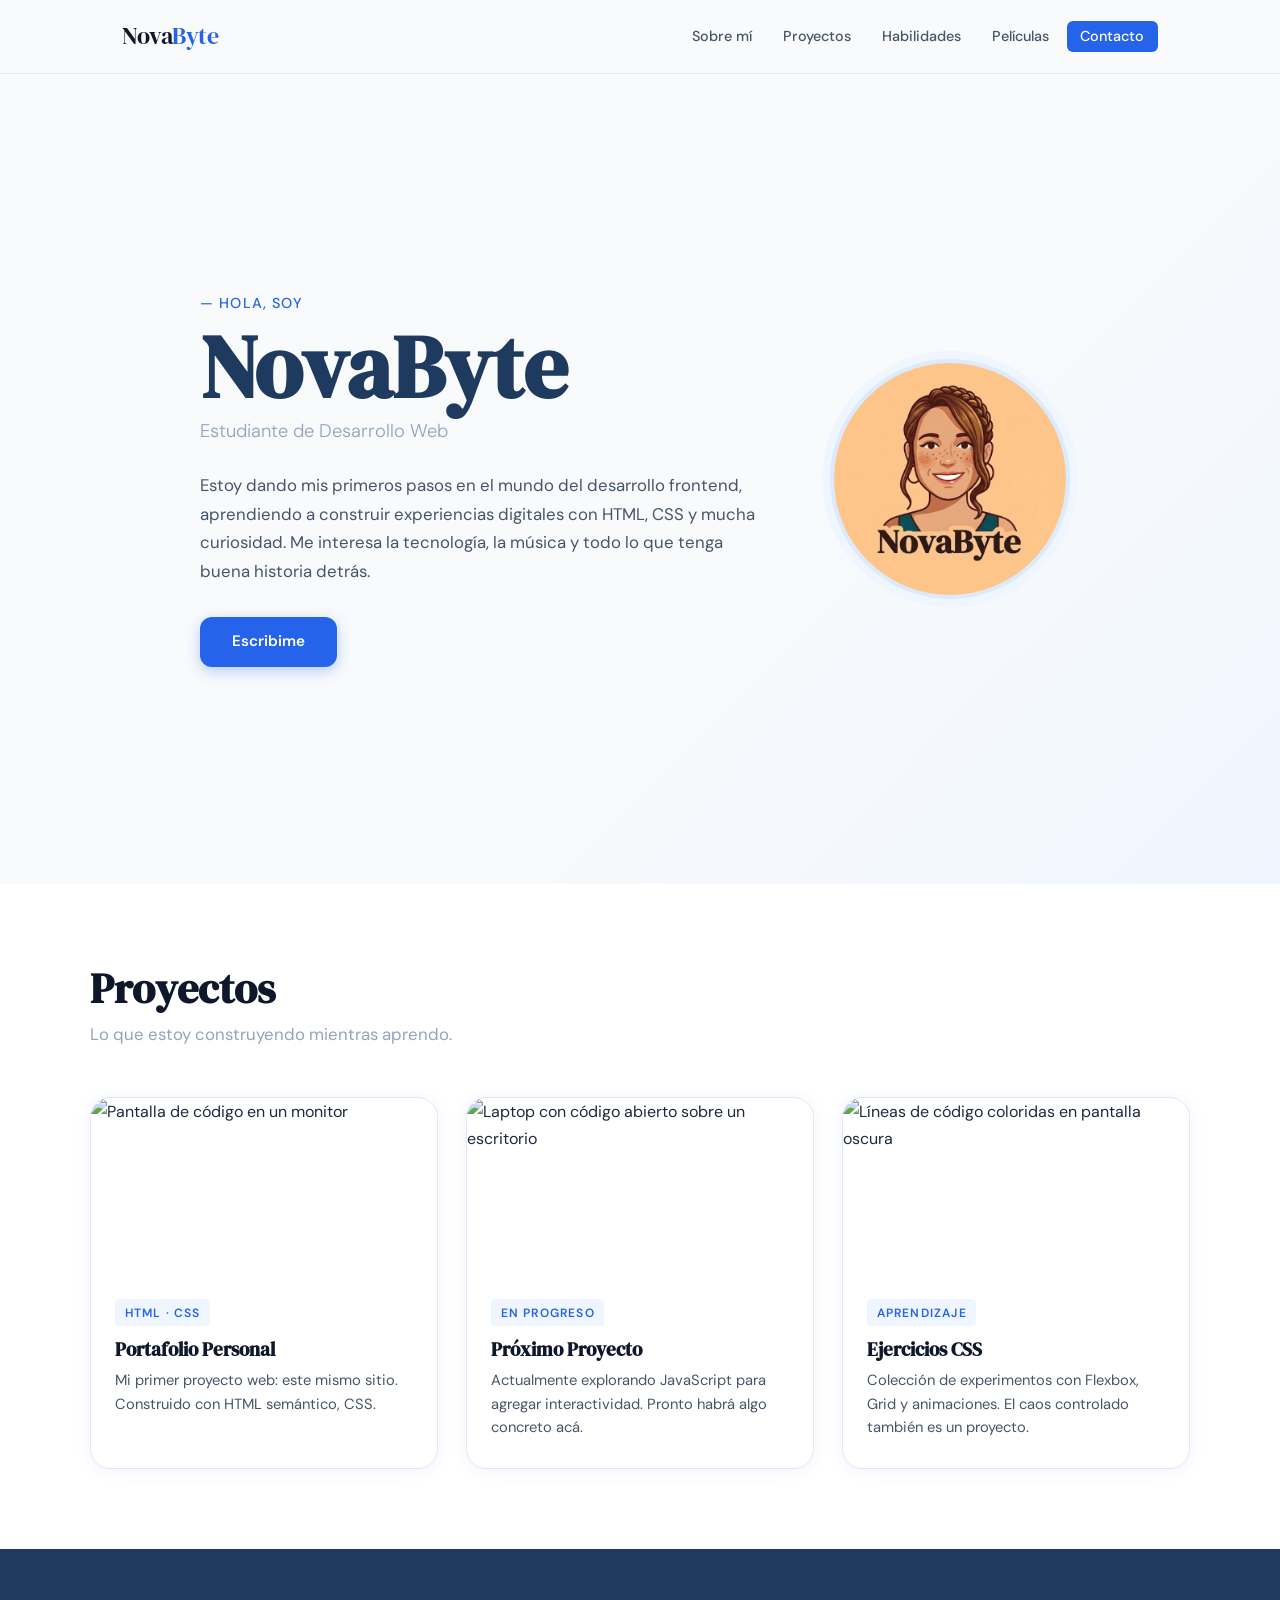
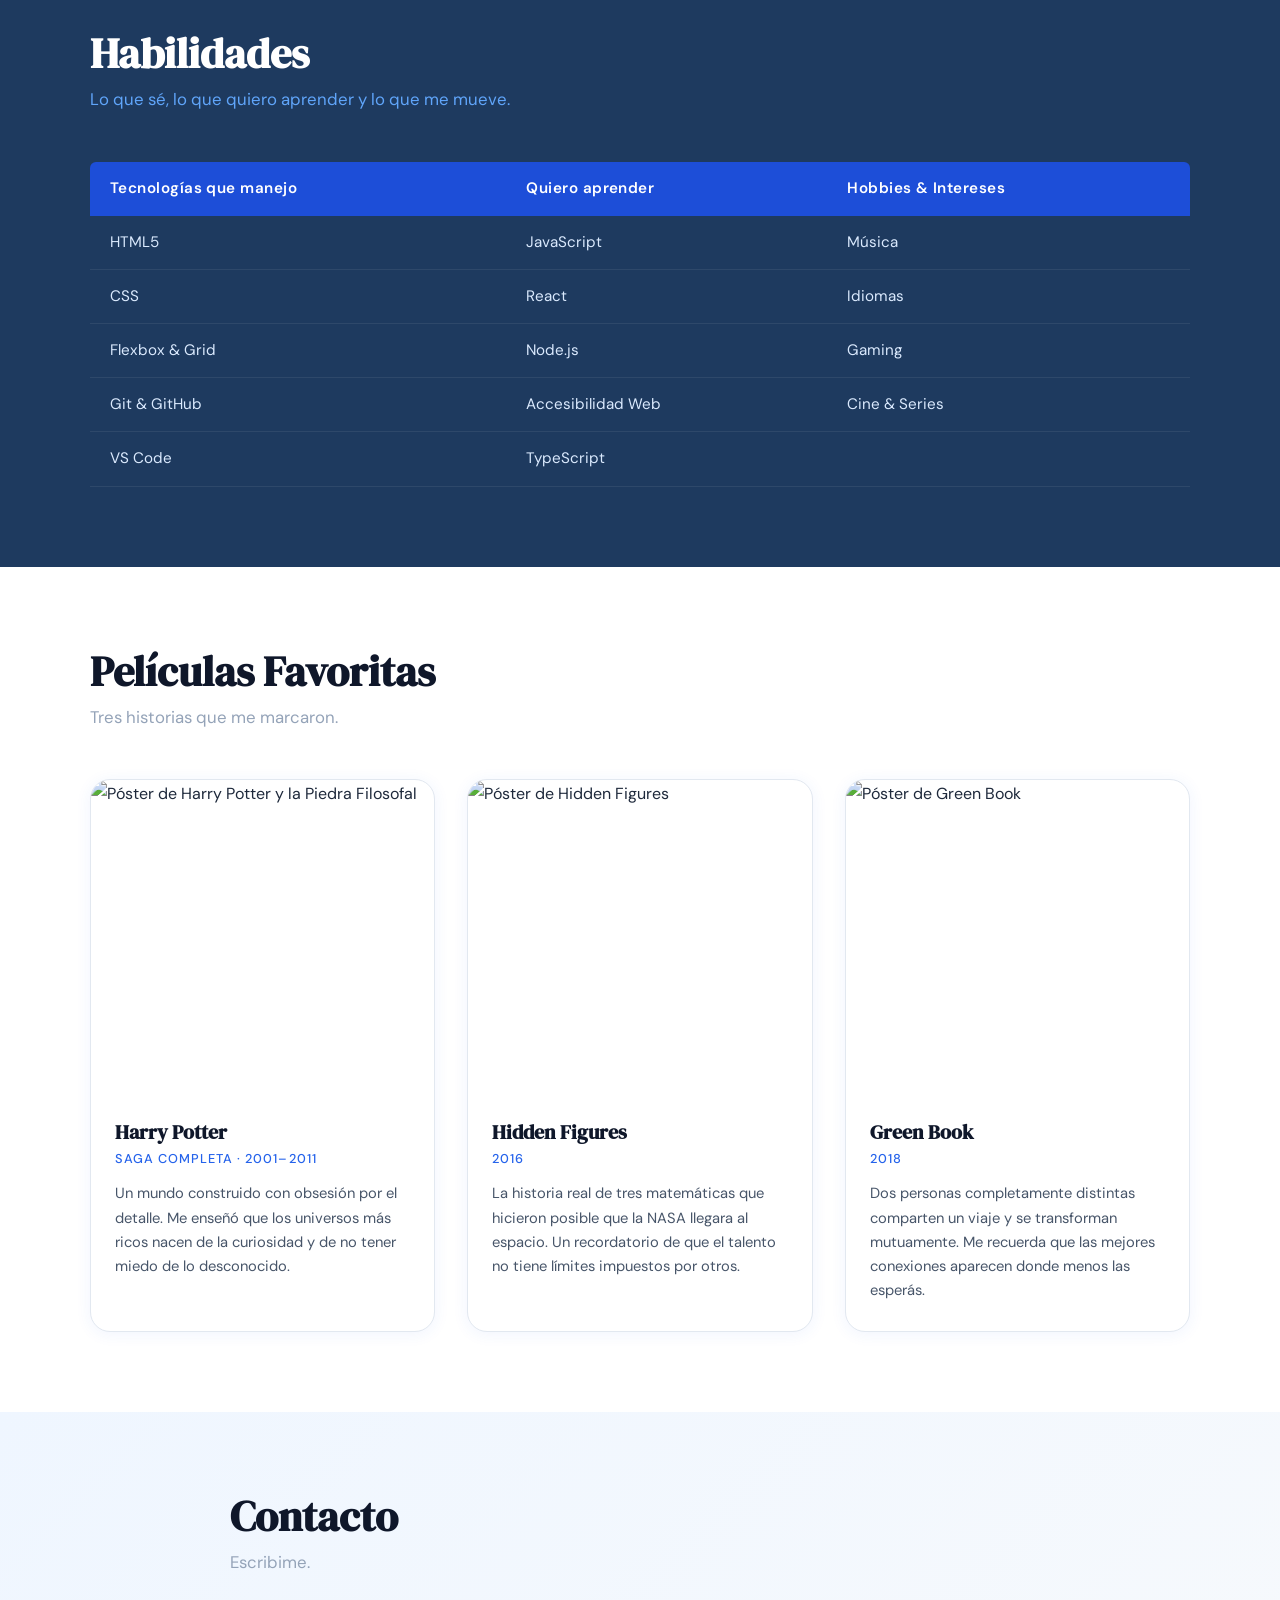
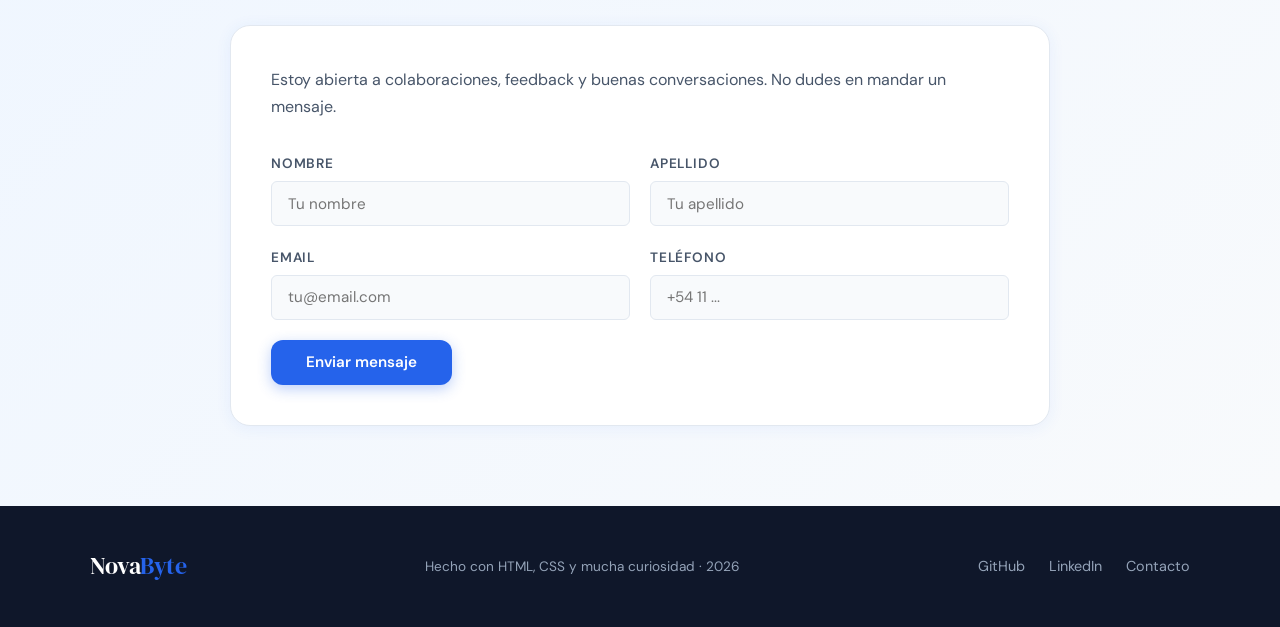
==== index.html @ 168f8432 "main" ====
<!DOCTYPE html>
<html lang="es">
<head>
  <meta charset="UTF-8" />
  <meta name="viewport" content="width=device-width, initial-scale=1.0" />
  <title>NovaByte | Portafolio Personal</title>

  <!-- Google Fonts: "DM Sans" -->
  <link rel="preconnect" href="https://fonts.googleapis.com" />
  <link rel="preconnect" href="https://fonts.gstatic.com" crossorigin />
  <link href="https://fonts.googleapis.com/css2?family=DM+Sans:wght@300;400;500;600&family=DM+Serif+Display:ital@0;1&display=swap" rel="stylesheet" />

  <link rel="stylesheet" href="/styles.css" />
</head>
<body>


  <header>
    <div class="header-inner">
      <span class="logo">Nova<span class="logo-accent">Byte</span></span>
     
      <nav>
        <ul class="nav-list">
          <li><a href="#sobre-mi">Sobre mí</a></li>
          <li><a href="#tarjetas">Proyectos</a></li>
          <li><a href="#habilidades">Habilidades</a></li>
          <li><a href="#peliculas">Películas</a></li>
          <li><a href="#contacto" class="nav-cta">Contacto</a></li>
        </ul>
      </nav>
    </div>
  </header>

  <main>

    <!-- =========================================================
         SECCIÓN SOBRE MÍ: presentación personal con imagen
    ========================================================= -->
    <section id="sobre-mi">
      <div class="sobre-mi-inner">
        <div class="sobre-mi-texto">
          <p class="sobre-mi-tag">— Hola, soy</p>
          <h1 class="sobre-mi-nombre">NovaByte</h1>
          <p class="sobre-mi-subtitulo">Estudiante de Desarrollo Web</p>
          <p class="sobre-mi-bio">
            Estoy dando mis primeros pasos en el mundo del desarrollo frontend,
            aprendiendo a construir experiencias digitales con HTML, CSS y mucha curiosidad.
            Me interesa la tecnología, la música y todo lo que
            tenga buena historia detrás.
          </p>
          <a href="#contacto" class="btn-primario">Escribime</a>
        </div>
        <div class="sobre-mi-imagen-wrapper">
        
          <img
            src="img/imagen.jpg"
            alt="Avatar de NovaByte, una mujer con rasgos amigables en colores cálidos"
            class="sobre-mi-imagen"
          />
        </div>
      </div>
    </section>

    <!-- =========================================================
         SECCIÓN PROYECTOS
    ========================================================= -->
    <section id="tarjetas">
      <div class="seccion-inner">
        <h2 class="seccion-titulo">Proyectos</h2>
        <p class="seccion-subtitulo">Lo que estoy construyendo mientras aprendo.</p>

        <div class="tarjetas-grid">

          <article class="tarjeta">
            <div class="tarjeta-imagen-wrapper">
              <img
                src="https://images.unsplash.com/photo-1461749280684-dccba630e2f6?w=400&q=80"
                alt="Pantalla de código en un monitor"
                class="tarjeta-imagen"
              />
            </div>
            <div class="tarjeta-cuerpo">
              <span class="tarjeta-tag">HTML · CSS</span>
              <h3 class="tarjeta-titulo">Portafolio Personal</h3>
              <p class="tarjeta-texto">
                Mi primer proyecto web: este mismo sitio. Construido con HTML semántico,
                CSS.
              </p>
            </div>
          </article>

          <article class="tarjeta">
            <div class="tarjeta-imagen-wrapper">
              <img
                src="https://images.unsplash.com/photo-1498050108023-c5249f4df085?w=400&q=80"
                alt="Laptop con código abierto sobre un escritorio"
                class="tarjeta-imagen"
              />
            </div>
            <div class="tarjeta-cuerpo">
              <span class="tarjeta-tag">En progreso</span>
              <h3 class="tarjeta-titulo">Próximo Proyecto</h3>
              <p class="tarjeta-texto">
                Actualmente explorando JavaScript para agregar interactividad.
                Pronto habrá algo concreto acá.
              </p>
            </div>
          </article>

          <article class="tarjeta">
            <div class="tarjeta-imagen-wrapper">
              <img
                src="https://images.unsplash.com/photo-1555066931-4365d14bab8c?w=400&q=80"
                alt="Líneas de código coloridas en pantalla oscura"
                class="tarjeta-imagen"
              />
            </div>
            <div class="tarjeta-cuerpo">
              <span class="tarjeta-tag">Aprendizaje</span>
              <h3 class="tarjeta-titulo">Ejercicios CSS</h3>
              <p class="tarjeta-texto">
                Colección de experimentos con Flexbox, Grid y animaciones.
                El caos controlado también es un proyecto.
              </p>
            </div>
          </article>

        </div>
      </div>
    </section>

    <!-- =========================================================
         SECCIÓN HABILIDADES
    ========================================================= -->
    <section id="habilidades">
      <div class="seccion-inner">
        <h2 class="seccion-titulo">Habilidades</h2>
        <p class="seccion-subtitulo">Lo que sé, lo que quiero aprender y lo que me mueve.</p>

        <table class="tabla-habilidades">
          <thead>
            <tr>
              <th>Tecnologías que manejo</th>
              <th>Quiero aprender</th>
              <th>Hobbies &amp; Intereses</th>
            </tr>
          </thead>
          <tbody>
            <tr>
              <td>HTML5</td>
              <td>JavaScript</td>
              <td>Música</td>
            </tr>
            <tr>
              <td>CSS</td>
              <td>React</td>
              <td>Idiomas</td>
            </tr>
            <tr>
              <td>Flexbox &amp; Grid</td>
              <td>Node.js</td>
              <td>Gaming</td>
            </tr>
            <tr>
              <td>Git &amp; GitHub</td>
              <td>Accesibilidad Web</td>
              <td>Cine &amp; Series</td>
            </tr>
            <tr>
              <td>VS Code</td>
              <td>TypeScript</td>
              <td></td>
            </tr>
          </tbody>
        </table>
      </div>
    </section>

    <!-- =========================================================
         SECCIÓN PELÍCULAS FAVORITAS.
    ========================================================= -->
    <section id="peliculas">
      <div class="seccion-inner">
        <h2 class="seccion-titulo">Películas Favoritas</h2>
        <p class="seccion-subtitulo">Tres historias que me marcaron.</p>

        <div class="peliculas-grid">

          <article class="pelicula-card">
            <img
              src="https://static.wikia.nocookie.net/warnerbros/images/a/ae/Harrypotter.jpg/revision/latest/scale-to-width-down/285?cb=20120402154317&path-prefix=es"
              alt="Póster de Harry Potter y la Piedra Filosofal"
              class="pelicula-imagen"
            />
            <div class="pelicula-info">
              <h3 class="pelicula-titulo">Harry Potter</h3>
              <p class="pelicula-anio">Saga completa · 2001–2011</p>
              <p class="pelicula-descripcion">
                Un mundo construido con obsesión por el detalle. Me enseñó que
                los universos más ricos nacen de la curiosidad y de no tener
                miedo de lo desconocido.
              </p>
            </div>
          </article>

          <article class="pelicula-card">
            <img
              src="https://www.originalfilmart.com/cdn/shop/products/Hidden_Figures_2017_bus_original_film_art_5000x.jpg?v=1579320666"
              alt="Póster de Hidden Figures"
              class="pelicula-imagen"
            />
            <div class="pelicula-info">
              <h3 class="pelicula-titulo">Hidden Figures</h3>
              <p class="pelicula-anio">2016</p>
              <p class="pelicula-descripcion">
                La historia real de tres matemáticas que hicieron posible que
                la NASA llegara al espacio. Un recordatorio de que el talento
                no tiene límites impuestos por otros.
              </p>
            </div>
          </article>

          <article class="pelicula-card">
            <img
              src="https://images.contentstack.io/v3/assets/blt13adb7e2033fcee5/blt6148eb3056b834f0/6917ec0bdab4da8dedbacdfe/GreenBook_keyart_mobile_3840x2160.jpg?width=2560"
              alt="Póster de Green Book"
              class="pelicula-imagen"
            />
            <div class="pelicula-info">
              <h3 class="pelicula-titulo">Green Book</h3>
              <p class="pelicula-anio">2018</p>
              <p class="pelicula-descripcion">
                Dos personas completamente distintas comparten un viaje y se
                transforman mutuamente. Me recuerda que las mejores conexiones
                aparecen donde menos las esperás.
              </p>
            </div>
          </article>

        </div>
      </div>
    </section>

    <!-- SECCIÓN CONTACTO -->
    <section id="contacto">
      <div class="seccion-inner contacto-inner">
        <h2 class="seccion-titulo">Contacto</h2>
        <p class="seccion-subtitulo">Escribime.</p>

        <div class="formulario-wrapper">
          <div class="formulario-texto">
            <p>Estoy abierta a colaboraciones, feedback y buenas conversaciones. No dudes en mandar un mensaje.</p>
          </div>
          <form class="formulario" action="#" method="post">
            <div class="form-fila">
              <div class="form-grupo">
                <label for="nombre">Nombre</label>
                <input type="text" id="nombre" name="nombre" placeholder="Tu nombre" required />
              </div>
              <div class="form-grupo">
                <label for="apellido">Apellido</label>
                <input type="text" id="apellido" name="apellido" placeholder="Tu apellido" required />
              </div>
            </div>
            <div class="form-fila">
              <div class="form-grupo">
                <label for="email">Email</label>
                <input type="email" id="email" name="email" placeholder="tu@email.com" required />
              </div>
              <div class="form-grupo">
                <label for="telefono">Teléfono</label>
                <input type="tel" id="telefono" name="telefono" placeholder="+54 11 ..." />
              </div>
            </div>
            <button type="submit" class="btn-submit">Enviar mensaje</button>
          </form>
        </div>
      </div>
    </section>

  </main>

  <!-- FOOTER -->
  <footer>
    <div class="footer-inner">
      <span class="logo footer-logo">Nova<span class="logo-accent">Byte</span></span>
      <p class="footer-texto">Hecho con HTML, CSS y mucha curiosidad · 2026</p>
      <div class="footer-links">
        <a href="https://github.com" target="_blank" rel="noopener">GitHub</a>
        <a href="https://linkedin.com" target="_blank" rel="noopener">LinkedIn</a>
        <a href="#contacto">Contacto</a>
      </div>
    </div>
  </footer>

</body>
</html>
---- styles.css ----
/* ============================================================
   VARIABLES GLOBALES
   Paleta: neutros (slate) + azules (blue)
   Fuentes: DM Serif Display (títulos) + DM Sans (cuerpo)
============================================================ */
:root {
  --color-bg:         #f8fafc;
  --color-surface:    #ffffff;
  --color-border:     #e2e8f0;

  --color-blue-50:    #eff6ff;
  --color-blue-100:   #dbeafe;
  --color-blue-400:   #60a5fa;
  --color-blue-600:   #2563eb;
  --color-blue-700:   #1d4ed8;
  --color-blue-900:   #1e3a5f;

  --color-slate-400:  #94a3b8;
  --color-slate-600:  #475569;
  --color-slate-800:  #1e293b;
  --color-slate-900:  #0f172a;

  --font-display:     'DM Serif Display', serif;
  --font-body:        'DM Sans', sans-serif;

  --radius-sm:   6px;
  --radius-md:   12px;
  --radius-lg:   20px;
  --shadow-card: 0 2px 16px rgba(37, 99, 235, 0.07);
  --shadow-hover: 0 8px 32px rgba(37, 99, 235, 0.15);

  --transition: 0.28s ease;
}

/* ============================================================
   RESET Y BASE
============================================================ */
*, *::before, *::after {
  box-sizing: border-box;
  margin: 0;
  padding: 0;
}

html {
  scroll-behavior: smooth;
}

body {
  font-family: var(--font-body);
  font-size: 1rem;
  line-height: 1.7;
  color: var(--color-slate-800);
  background-color: var(--color-bg);
}

img {
  max-width: 100%;
  display: block;
}

a {
  color: var(--color-blue-600);
  text-decoration: none;
  transition: color var(--transition);
}

a:hover {
  color: var(--color-blue-700);
}

ul {
  list-style: none;
}

/* ============================================================
   TIPOGRAFÍA
============================================================ */
h1, h2, h3 {
  font-family: var(--font-display);
  line-height: 1.2;
  color: var(--color-slate-900);
}

/* ============================================================
   HEADER
============================================================ */
header {
  position: sticky;
  top: 0;
  z-index: 100;
  background: rgba(248, 250, 252, 0.92);
  backdrop-filter: blur(10px);
  border-bottom: 1px solid var(--color-border);
}

.header-inner {
  max-width: 1100px;
  margin: 0 auto;
  padding: 1rem 2rem;
  display: flex;
  align-items: center;
  justify-content: space-between;
  gap: 1rem;
}

.logo {
  font-family: var(--font-display);
  font-size: 1.5rem;
  color: var(--color-slate-900);
  letter-spacing: -0.5px;
}

.logo-accent {
  color: var(--color-blue-600);
}

/* NAV */
.nav-list {
  display: flex;
  gap: 0.25rem;
  align-items: center;
}

.nav-list a {
  padding: 0.4rem 0.85rem;
  border-radius: var(--radius-sm);
  font-size: 0.9rem;
  font-weight: 500;
  color: var(--color-slate-600);
  transition: background var(--transition), color var(--transition);
}

.nav-list a:hover {
  background: var(--color-blue-50);
  color: var(--color-blue-600);
}

.nav-cta {
  background: var(--color-blue-600) !important;
  color: #fff !important;
  border-radius: var(--radius-sm) !important;
}

.nav-cta:hover {
  background: var(--color-blue-700) !important;
}

/* ============================================================
   SECCIONES — LAYOUT BASE
============================================================ */
section {
  padding: 5rem 2rem;
}

section:nth-child(even) {
  background: var(--color-surface);
}

.seccion-inner {
  max-width: 1100px;
  margin: 0 auto;
}

.seccion-titulo {
  font-size: clamp(1.8rem, 4vw, 2.6rem);
  margin-bottom: 0.4rem;
}

.seccion-subtitulo {
  color: var(--color-slate-400);
  font-size: 1.05rem;
  margin-bottom: 3rem;
}

/* ============================================================
   SOBRE MÍ
============================================================ */
#sobre-mi {
  min-height: 90vh;
  display: flex;
  align-items: center;
  background: linear-gradient(135deg, var(--color-bg) 60%, var(--color-blue-50) 100%);
  padding: 4rem 2rem;
}

.sobre-mi-inner {
  max-width: 1100px;
  margin: 0 auto;
  display: flex;
  align-items: center;
  gap: 4rem;
  flex-wrap: wrap;
}

.sobre-mi-texto {
  flex: 1 1 340px;
}

.sobre-mi-tag {
  font-size: 0.9rem;
  font-weight: 500;
  color: var(--color-blue-600);
  letter-spacing: 0.08em;
  text-transform: uppercase;
  margin-bottom: 0.5rem;
}

.sobre-mi-nombre {
  font-size: clamp(3rem, 8vw, 5.5rem);
  color: var(--color-blue-900);
  margin-bottom: 0.3rem;
  line-height: 1;
}

.sobre-mi-subtitulo {
  font-size: 1.15rem;
  color: var(--color-slate-400);
  margin-bottom: 1.5rem;
  font-weight: 300;
}

.sobre-mi-bio {
  font-size: 1.05rem;
  color: var(--color-slate-600);
  max-width: 48ch;
  margin-bottom: 2rem;
}

/* Botón primario */
.btn-primario {
  display: inline-block;
  background: var(--color-blue-600);
  color: #fff;
  padding: 0.75rem 2rem;
  border-radius: var(--radius-md);
  font-weight: 600;
  font-size: 0.95rem;
  transition: background var(--transition), transform var(--transition), box-shadow var(--transition);
  box-shadow: 0 4px 14px rgba(37, 99, 235, 0.3);
}

.btn-primario:hover {
  background: var(--color-blue-700);
  transform: translateY(-2px);
  box-shadow: 0 8px 24px rgba(37, 99, 235, 0.35);
  color: #fff;
}

/* Imagen de perfil */
.sobre-mi-imagen-wrapper {
  flex: 0 0 260px;
  display: flex;
  justify-content: center;
}

.sobre-mi-imagen {
  width: 240px;
  height: 240px;
  border-radius: 50%;
  border: 4px solid var(--color-blue-100);
  box-shadow: 0 0 0 8px var(--color-blue-50);
  background: var(--color-blue-50);
  object-fit: cover;
}

/* ============================================================
   TARJETAS / PROYECTOS — Flexbox
============================================================ */
.tarjetas-grid {
  display: flex;
  gap: 1.75rem;
  flex-wrap: wrap;
}

.tarjeta {
  flex: 1 1 280px;
  background: var(--color-surface);
  border: 1px solid var(--color-border);
  border-radius: var(--radius-lg);
  overflow: hidden;
  box-shadow: var(--shadow-card);
  transition: transform var(--transition), box-shadow var(--transition);
}

/* Animación hover en tarjetas */
.tarjeta:hover {
  transform: translateY(-6px);
  box-shadow: var(--shadow-hover);
}

.tarjeta-imagen-wrapper {
  overflow: hidden;
  height: 180px;
}

.tarjeta-imagen {
  width: 100%;
  height: 100%;
  object-fit: cover;
  transition: transform 0.4s ease;
}

.tarjeta:hover .tarjeta-imagen {
  transform: scale(1.06);
}

.tarjeta-cuerpo {
  padding: 1.25rem 1.5rem 1.75rem;
}

.tarjeta-tag {
  font-size: 0.75rem;
  font-weight: 600;
  text-transform: uppercase;
  letter-spacing: 0.1em;
  color: var(--color-blue-600);
  background: var(--color-blue-50);
  padding: 0.2rem 0.6rem;
  border-radius: 4px;
  display: inline-block;
  margin-bottom: 0.75rem;
}

.tarjeta-titulo {
  font-size: 1.2rem;
  margin-bottom: 0.5rem;
}

.tarjeta-texto {
  font-size: 0.92rem;
  color: var(--color-slate-600);
  line-height: 1.6;
}

/* ============================================================
   HABILIDADES — Tabla
============================================================ */
#habilidades {
  background: var(--color-blue-900);
}

#habilidades .seccion-titulo {
  color: #fff;
}

#habilidades .seccion-subtitulo {
  color: var(--color-blue-400);
}

.tabla-habilidades {
  width: 100%;
  border-collapse: collapse;
  font-size: 0.95rem;
}

.tabla-habilidades th {
  background: var(--color-blue-700);
  color: #fff;
  padding: 0.9rem 1.25rem;
  text-align: left;
  font-weight: 600;
  letter-spacing: 0.03em;
  font-family: var(--font-body);
}

.tabla-habilidades th:first-child { border-radius: var(--radius-sm) 0 0 0; }
.tabla-habilidades th:last-child  { border-radius: 0 var(--radius-sm) 0 0; }

.tabla-habilidades td {
  padding: 0.85rem 1.25rem;
  border-bottom: 1px solid rgba(255,255,255,0.07);
  color: var(--color-blue-100);
}

.tabla-habilidades tbody tr {
  transition: background var(--transition);
}

.tabla-habilidades tbody tr:hover {
  background: rgba(255,255,255,0.05);
}

/* ============================================================
   PELÍCULAS
============================================================ */
.peliculas-grid {
  display: flex;
  gap: 2rem;
  flex-wrap: wrap;
}

.pelicula-card {
  flex: 1 1 260px;
  display: flex;
  flex-direction: column;
  background: var(--color-surface);
  border: 1px solid var(--color-border);
  border-radius: var(--radius-lg);
  overflow: hidden;
  box-shadow: var(--shadow-card);
  transition: transform var(--transition), box-shadow var(--transition);
}

.pelicula-card:hover {
  transform: translateY(-5px);
  box-shadow: var(--shadow-hover);
}

.pelicula-imagen {
  width: 100%;
  height: 320px;
  object-fit: cover;
  object-position: top;
}

.pelicula-info {
  padding: 1.25rem 1.5rem 1.75rem;
}

.pelicula-titulo {
  font-size: 1.25rem;
  margin-bottom: 0.2rem;
}

.pelicula-anio {
  font-size: 0.8rem;
  color: var(--color-blue-600);
  font-weight: 500;
  margin-bottom: 0.75rem;
  text-transform: uppercase;
  letter-spacing: 0.08em;
}

.pelicula-descripcion {
  font-size: 0.92rem;
  color: var(--color-slate-600);
  line-height: 1.65;
}

/* ============================================================
   CONTACTO
============================================================ */
#contacto {
  background: linear-gradient(135deg, var(--color-blue-50) 0%, var(--color-bg) 100%);
}

.contacto-inner {
  max-width: 820px;
}

.formulario-wrapper {
  background: var(--color-surface);
  border: 1px solid var(--color-border);
  border-radius: var(--radius-lg);
  padding: 2.5rem;
  box-shadow: var(--shadow-card);
}

.formulario-texto {
  color: var(--color-slate-600);
  margin-bottom: 2rem;
  font-size: 1rem;
}

.formulario {
  display: flex;
  flex-direction: column;
  gap: 1.25rem;
}

.form-fila {
  display: flex;
  gap: 1.25rem;
  flex-wrap: wrap;
}

.form-grupo {
  flex: 1 1 200px;
  display: flex;
  flex-direction: column;
  gap: 0.4rem;
}

.form-grupo label {
  font-size: 0.85rem;
  font-weight: 600;
  color: var(--color-slate-600);
  text-transform: uppercase;
  letter-spacing: 0.06em;
}

.form-grupo input {
  padding: 0.7rem 1rem;
  border: 1.5px solid var(--color-border);
  border-radius: var(--radius-sm);
  font-family: var(--font-body);
  font-size: 0.95rem;
  color: var(--color-slate-800);
  background: var(--color-bg);
  transition: border-color var(--transition), box-shadow var(--transition);
  outline: none;
}

.form-grupo input:focus {
  border-color: var(--color-blue-400);
  box-shadow: 0 0 0 3px rgba(96, 165, 250, 0.2);
}

.btn-submit {
  align-self: flex-start;
  background: var(--color-blue-600);
  color: #fff;
  border: none;
  padding: 0.8rem 2.2rem;
  border-radius: var(--radius-md);
  font-family: var(--font-body);
  font-size: 0.95rem;
  font-weight: 600;
  cursor: pointer;
  transition: background var(--transition), transform var(--transition), box-shadow var(--transition);
  box-shadow: 0 4px 14px rgba(37, 99, 235, 0.3);
}

.btn-submit:hover {
  background: var(--color-blue-700);
  transform: translateY(-2px);
  box-shadow: 0 8px 24px rgba(37, 99, 235, 0.35);
}

/* ============================================================
   FOOTER
============================================================ */
footer {
  background: var(--color-slate-900);
  padding: 2.5rem 2rem;
}

.footer-inner {
  max-width: 1100px;
  margin: 0 auto;
  display: flex;
  align-items: center;
  justify-content: space-between;
  flex-wrap: wrap;
  gap: 1rem;
}

.footer-logo {
  color: #fff;
}

.footer-texto {
  color: var(--color-slate-400);
  font-size: 0.85rem;
}

.footer-links {
  display: flex;
  gap: 1.5rem;
}

.footer-links a {
  color: var(--color-slate-400);
  font-size: 0.9rem;
  transition: color var(--transition);
}

.footer-links a:hover {
  color: var(--color-blue-400);
}

/* ============================================================
   RESPONSIVO
============================================================ */
@media (max-width: 768px) {
  .header-inner {
    flex-direction: column;
    gap: 0.75rem;
  }

  .nav-list {
    flex-wrap: wrap;
    justify-content: center;
  }

  .sobre-mi-inner {
    flex-direction: column-reverse;
    text-align: center;
    gap: 2rem;
  }

  .sobre-mi-bio {
    max-width: 100%;
  }

  .sobre-mi-imagen-wrapper {
    flex: none;
  }

  .tarjetas-grid,
  .peliculas-grid {
    flex-direction: column;
  }

  .footer-inner {
    flex-direction: column;
    text-align: center;
  }

  .footer-links {
    justify-content: center;
  }

  .btn-submit {
    width: 100%;
    text-align: center;
  }
}
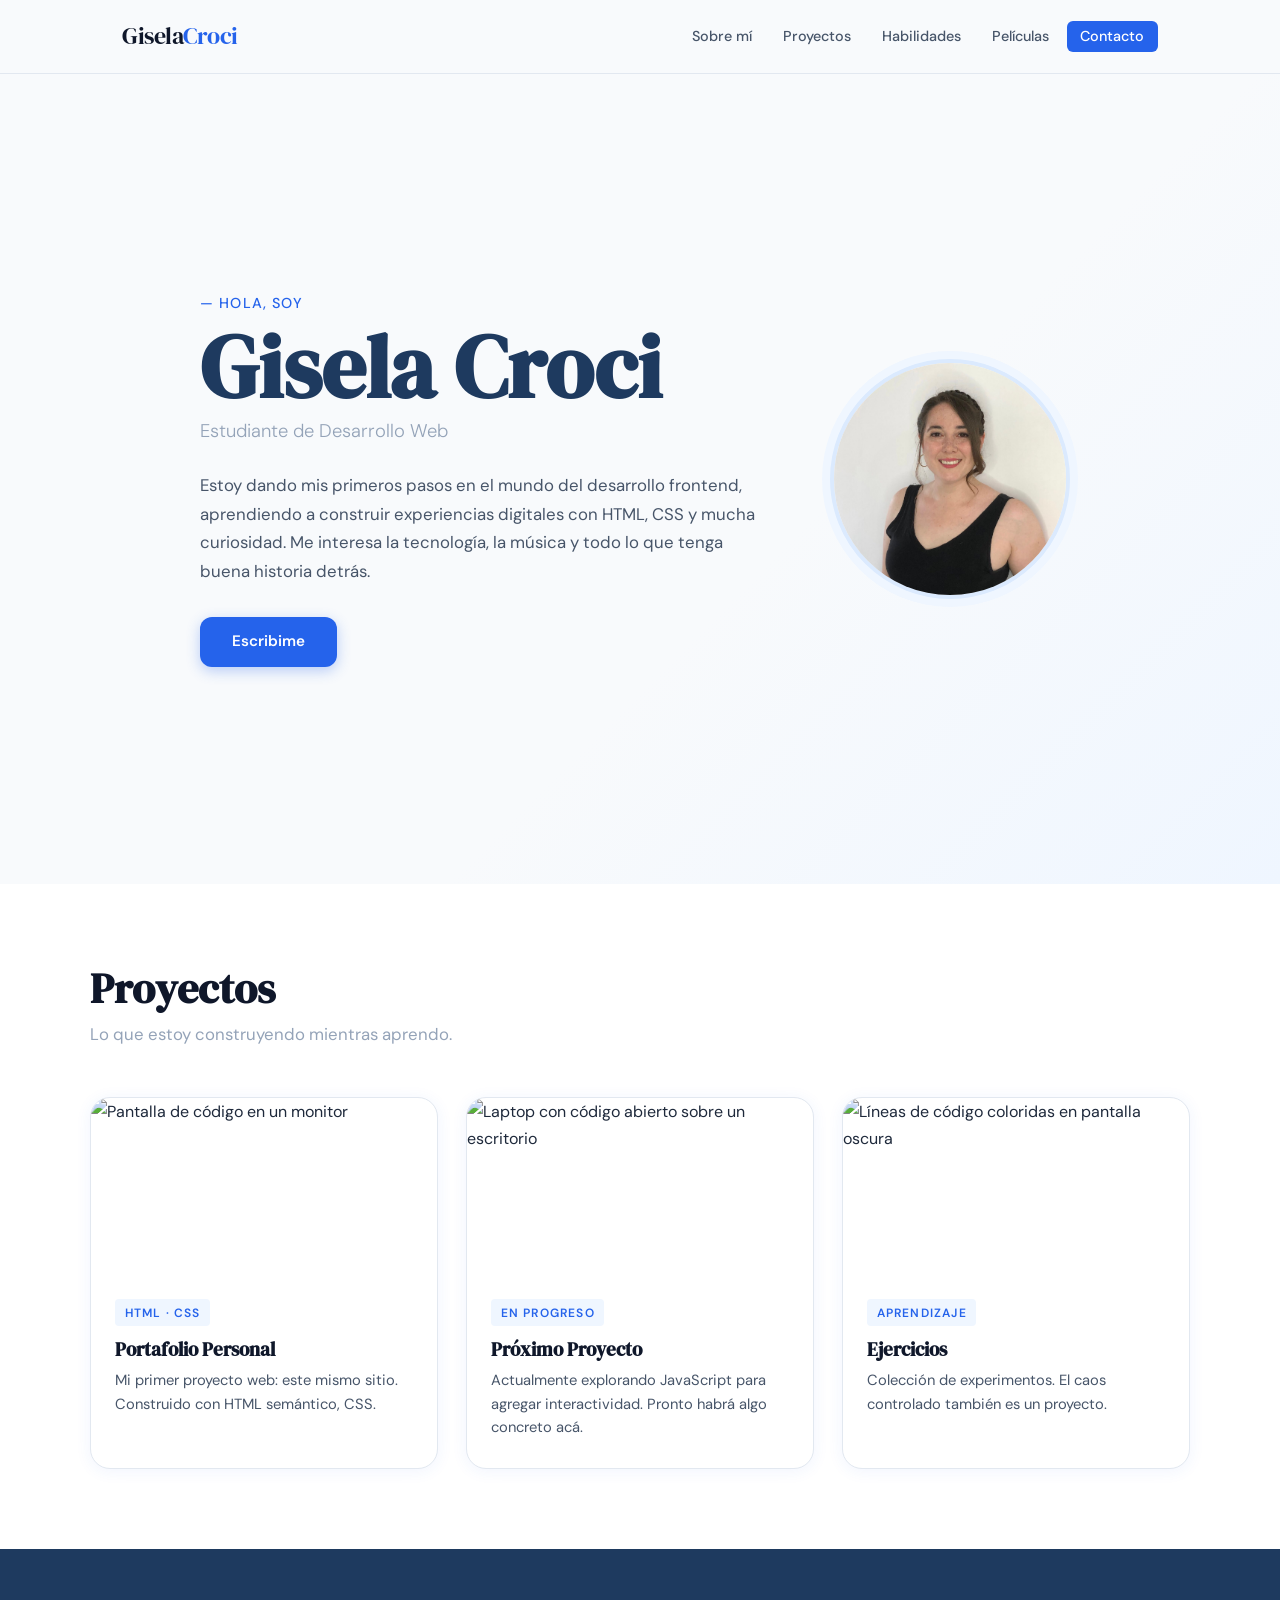
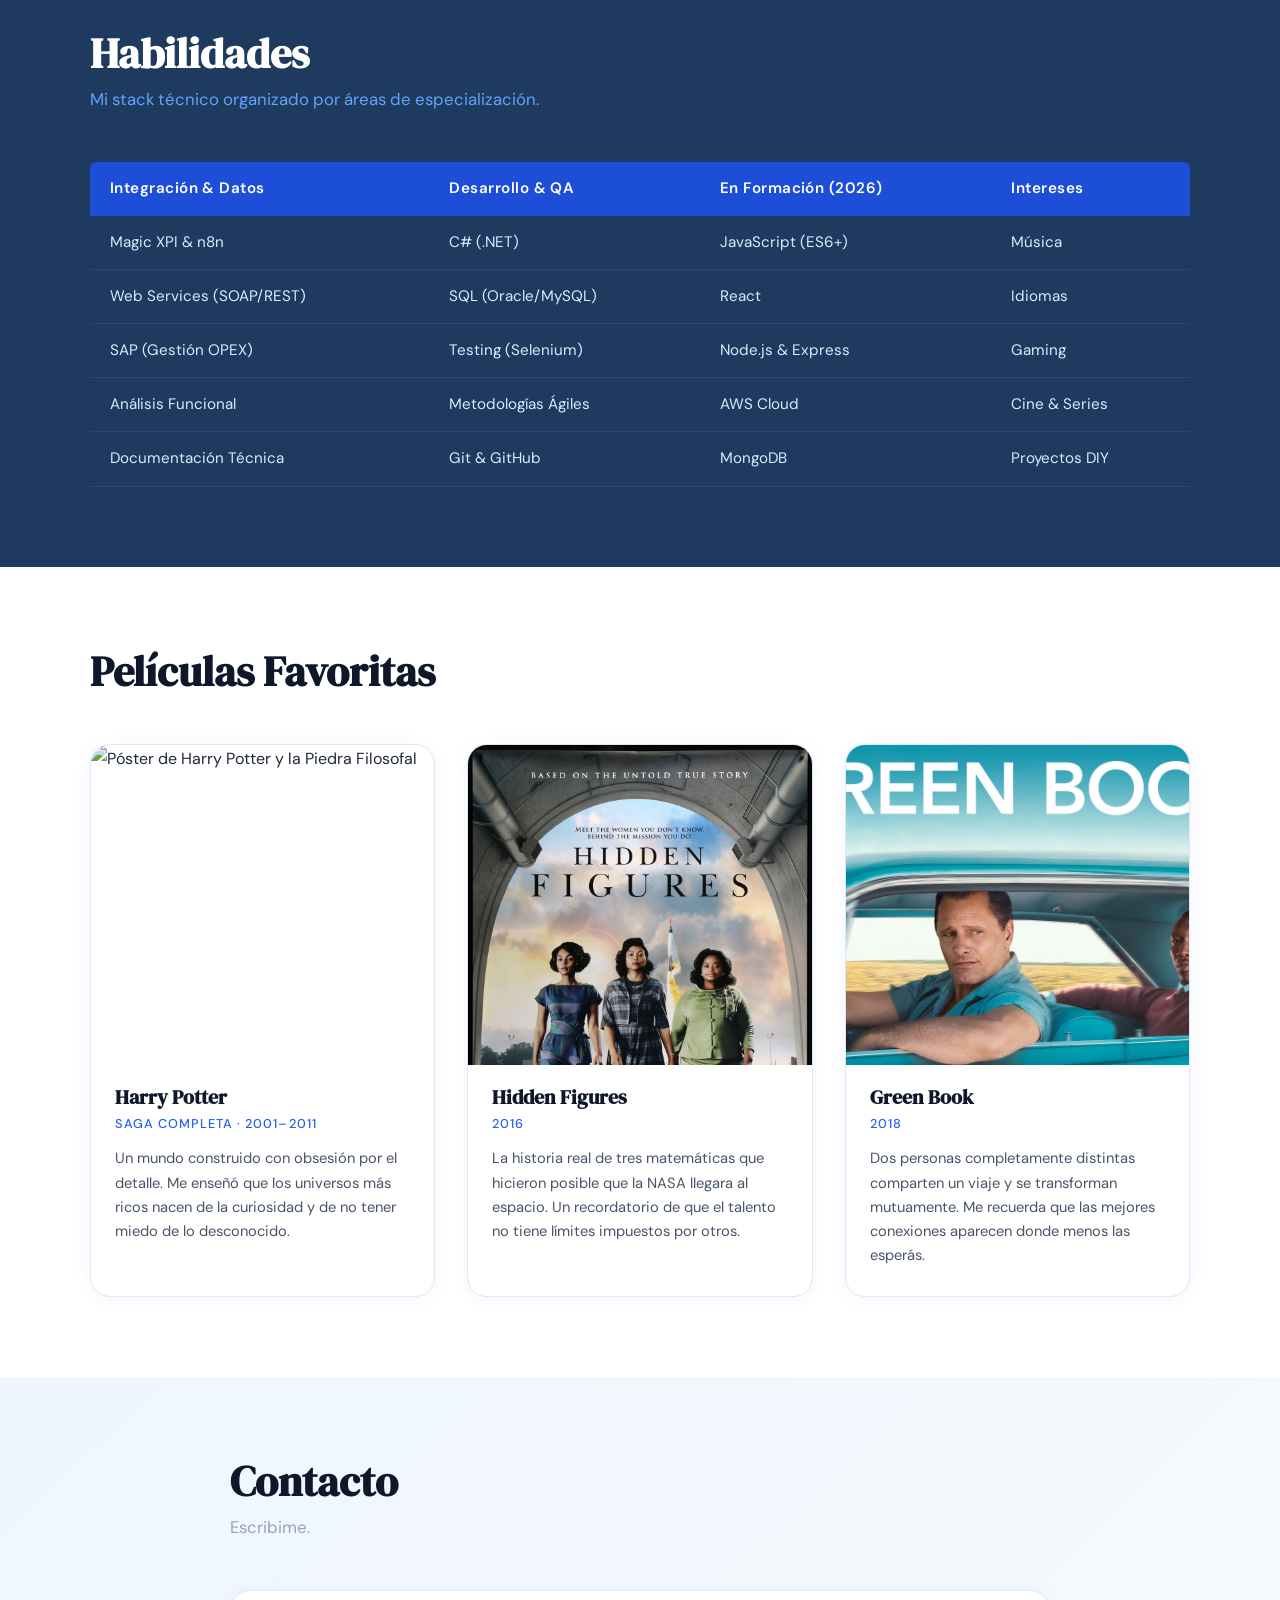
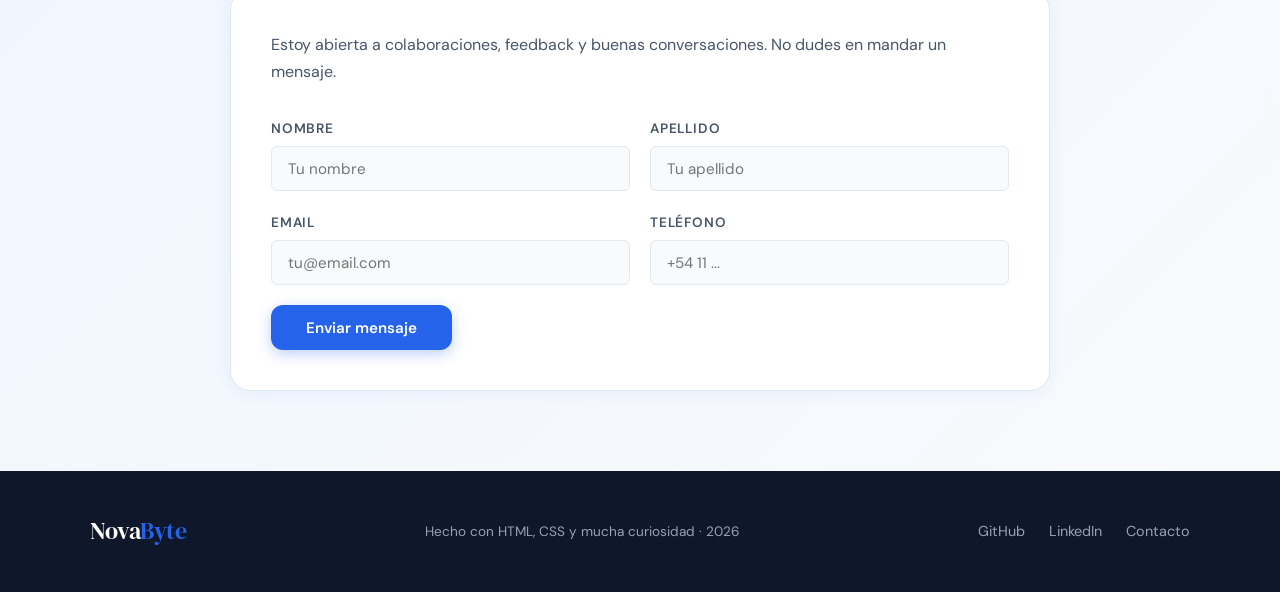
==== commit a2454030: "modificar index.html y style.css, crear main.js" ====
--- a/index.html
+++ b/index.html
@@ -3,21 +3,21 @@
 <head>
   <meta charset="UTF-8" />
   <meta name="viewport" content="width=device-width, initial-scale=1.0" />
-  <title>NovaByte | Portafolio Personal</title>
+  <title>Gisela Croci | Portafolio Personal</title>
 
   <!-- Google Fonts: "DM Sans" -->
   <link rel="preconnect" href="https://fonts.googleapis.com" />
   <link rel="preconnect" href="https://fonts.gstatic.com" crossorigin />
   <link href="https://fonts.googleapis.com/css2?family=DM+Sans:wght@300;400;500;600&family=DM+Serif+Display:ital@0;1&display=swap" rel="stylesheet" />
 
-  <link rel="stylesheet" href="/styles.css" />
+  <link rel="stylesheet" type="text/css" href="styles.css" />
 </head>
 <body>
 
 
   <header>
     <div class="header-inner">
-      <span class="logo">Nova<span class="logo-accent">Byte</span></span>
+      <span class="logo">Gisela<span class="logo-accent">Croci</span></span>
      
       <nav>
         <ul class="nav-list">
@@ -38,9 +38,9 @@
     ========================================================= -->
     <section id="sobre-mi">
       <div class="sobre-mi-inner">
-        <div class="sobre-mi-texto">
+        <div class="sobre-mi-texto animar">
           <p class="sobre-mi-tag">— Hola, soy</p>
-          <h1 class="sobre-mi-nombre">NovaByte</h1>
+          <h1 class="sobre-mi-nombre">Gisela Croci</h1>
           <p class="sobre-mi-subtitulo">Estudiante de Desarrollo Web</p>
           <p class="sobre-mi-bio">
             Estoy dando mis primeros pasos en el mundo del desarrollo frontend,
@@ -50,11 +50,11 @@
           </p>
           <a href="#contacto" class="btn-primario">Escribime</a>
         </div>
-        <div class="sobre-mi-imagen-wrapper">
+        <div class="sobre-mi-imagen-wrapper animar">
         
           <img
             src="img/imagen.jpg"
-            alt="Avatar de NovaByte, una mujer con rasgos amigables en colores cálidos"
+            alt="Avatar de Gisela Croci, una mujer con rasgos amigables en colores cálidos"
             class="sobre-mi-imagen"
           />
         </div>
@@ -66,12 +66,12 @@
     ========================================================= -->
     <section id="tarjetas">
       <div class="seccion-inner">
-        <h2 class="seccion-titulo">Proyectos</h2>
-        <p class="seccion-subtitulo">Lo que estoy construyendo mientras aprendo.</p>
+        <h2 class="seccion-titulo animar">Proyectos</h2>
+        <p class="seccion-subtitulo animar">Lo que estoy construyendo mientras aprendo.</p>
 
         <div class="tarjetas-grid">
 
-          <article class="tarjeta">
+          <article class="tarjeta animar">
             <div class="tarjeta-imagen-wrapper">
               <img
                 src="https://images.unsplash.com/photo-1461749280684-dccba630e2f6?w=400&q=80"
@@ -89,7 +89,7 @@
             </div>
           </article>
 
-          <article class="tarjeta">
+          <article class="tarjeta animar">
             <div class="tarjeta-imagen-wrapper">
               <img
                 src="https://images.unsplash.com/photo-1498050108023-c5249f4df085?w=400&q=80"
@@ -107,7 +107,7 @@
             </div>
           </article>
 
-          <article class="tarjeta">
+          <article class="tarjeta animar">
             <div class="tarjeta-imagen-wrapper">
               <img
                 src="https://images.unsplash.com/photo-1555066931-4365d14bab8c?w=400&q=80"
@@ -117,9 +117,9 @@
             </div>
             <div class="tarjeta-cuerpo">
               <span class="tarjeta-tag">Aprendizaje</span>
-              <h3 class="tarjeta-titulo">Ejercicios CSS</h3>
+              <h3 class="tarjeta-titulo">Ejercicios</h3>
               <p class="tarjeta-texto">
-                Colección de experimentos con Flexbox, Grid y animaciones.
+                Colección de experimentos.
                 El caos controlado también es un proyecto.
               </p>
             </div>
@@ -132,63 +132,69 @@
     <!-- =========================================================
          SECCIÓN HABILIDADES
     ========================================================= -->
-    <section id="habilidades">
-      <div class="seccion-inner">
-        <h2 class="seccion-titulo">Habilidades</h2>
-        <p class="seccion-subtitulo">Lo que sé, lo que quiero aprender y lo que me mueve.</p>
-
-        <table class="tabla-habilidades">
-          <thead>
-            <tr>
-              <th>Tecnologías que manejo</th>
-              <th>Quiero aprender</th>
-              <th>Hobbies &amp; Intereses</th>
-            </tr>
-          </thead>
-          <tbody>
-            <tr>
-              <td>HTML5</td>
-              <td>JavaScript</td>
-              <td>Música</td>
-            </tr>
-            <tr>
-              <td>CSS</td>
-              <td>React</td>
-              <td>Idiomas</td>
-            </tr>
-            <tr>
-              <td>Flexbox &amp; Grid</td>
-              <td>Node.js</td>
-              <td>Gaming</td>
-            </tr>
-            <tr>
-              <td>Git &amp; GitHub</td>
-              <td>Accesibilidad Web</td>
-              <td>Cine &amp; Series</td>
-            </tr>
-            <tr>
-              <td>VS Code</td>
-              <td>TypeScript</td>
-              <td></td>
-            </tr>
-          </tbody>
-        </table>
-      </div>
-    </section>
+<section id="habilidades">
+  <div class="seccion-inner">
+    <h2 class="seccion-titulo animar">Habilidades</h2>
+    <p class="seccion-subtitulo animar">Mi stack técnico organizado por áreas de especialización.</p>
+
+    <table class="tabla-habilidades">
+      <thead>
+        <tr>
+          <th>Integración & Datos</th>
+          <th>Desarrollo & QA</th>
+          <th>En Formación (2026)</th>
+          <th>Intereses</th>
+        </tr>
+      </thead>
+      <tbody>
+        <tr>
+          <td>Magic XPI &amp; n8n</td>
+          <td>C# (.NET)</td>
+          <td>JavaScript (ES6+)</td>
+          <td>Música</td>
+        </tr>
+        <tr>
+          <td>Web Services (SOAP/REST)</td>
+          <td>SQL (Oracle/MySQL)</td>
+          <td>React</td>
+          <td>Idiomas</td>
+        </tr>
+        <tr>
+          <td>SAP (Gestión OPEX)</td>
+          <td>Testing (Selenium)</td>
+          <td>Node.js &amp; Express</td>
+          <td>Gaming</td>
+        </tr>
+        <tr>
+          <td>Análisis Funcional</td>
+          <td>Metodologías Ágiles</td>
+          <td>AWS Cloud</td>
+          <td>Cine &amp; Series</td>
+        </tr>
+        <tr>
+          <td>Documentación Técnica</td>
+          <td>Git &amp; GitHub</td>
+          <td>MongoDB</td>
+          <td>Proyectos DIY</td>
+        </tr>
+      </tbody>
+    </table>
+  </div>
+</section>
 
     <!-- =========================================================
          SECCIÓN PELÍCULAS FAVORITAS.
     ========================================================= -->
     <section id="peliculas">
       <div class="seccion-inner">
-        <h2 class="seccion-titulo">Películas Favoritas</h2>
-        <p class="seccion-subtitulo">Tres historias que me marcaron.</p>
-
-        <div class="peliculas-grid">
-
-          <article class="pelicula-card">
+        <h2 class="seccion-titulo animar">Películas Favoritas</h2>
+        <p class="seccion-subtitulo animar"></p>
+
+        <div class="peliculas-grid animar">
+
+          <article class="pelicula-card animar">
             <img
-              src="https://static.wikia.nocookie.net/warnerbros/images/a/ae/Harrypotter.jpg/revision/latest/scale-to-width-down/285?cb=20120402154317&path-prefix=es"
+              src="img/harrypotter.jpg"
               alt="Póster de Harry Potter y la Piedra Filosofal"
               class="pelicula-imagen"
             />
@@ -203,9 +209,9 @@
             </div>
           </article>
 
-          <article class="pelicula-card">
+          <article class="pelicula-card animar">
             <img
-              src="https://www.originalfilmart.com/cdn/shop/products/Hidden_Figures_2017_bus_original_film_art_5000x.jpg?v=1579320666"
+              src="img/Hidden_Figures.jpg"
               alt="Póster de Hidden Figures"
               class="pelicula-imagen"
             />
@@ -220,9 +226,9 @@
             </div>
           </article>
 
-          <article class="pelicula-card">
+          <article class="pelicula-card animar">
             <img
-              src="https://images.contentstack.io/v3/assets/blt13adb7e2033fcee5/blt6148eb3056b834f0/6917ec0bdab4da8dedbacdfe/GreenBook_keyart_mobile_3840x2160.jpg?width=2560"
+              src="img/GreenBook.jpg"
               alt="Póster de Green Book"
               class="pelicula-imagen"
             />
@@ -244,10 +250,10 @@
     <!-- SECCIÓN CONTACTO -->
     <section id="contacto">
       <div class="seccion-inner contacto-inner">
-        <h2 class="seccion-titulo">Contacto</h2>
-        <p class="seccion-subtitulo">Escribime.</p>
-
-        <div class="formulario-wrapper">
+        <h2 class="seccion-titulo animar">Contacto</h2>
+        <p class="seccion-subtitulo animar">Escribime.</p>
+
+        <div class="formulario-wrapper animar">
           <div class="formulario-texto">
             <p>Estoy abierta a colaboraciones, feedback y buenas conversaciones. No dudes en mandar un mensaje.</p>
           </div>
@@ -293,5 +299,11 @@
     </div>
   </footer>
 
+  <div id="popup-enviado">
+    ✅ ¡Mensaje enviado! Me pondré en contacto pronto.
+  </div>
+
+  <script src="js/main.js"></script>
+
 </body>
 </html>
--- a/styles.css
+++ b/styles.css
@@ -615,4 +615,44 @@
     width: 100%;
     text-align: center;
   }
-}
+
+}
+
+/* ============================================================
+   POPUP FORMULARIO
+============================================================ */
+#popup-enviado {
+  position: fixed;
+  bottom: 2rem;
+  left: 50%;
+  transform: translateX(-50%) translateY(20px);
+  background: #1d4ed8;
+  color: #fff;
+  padding: 1rem 2rem;
+  border-radius: 12px;
+  font-size: 0.95rem;
+  font-weight: 500;
+  opacity: 0;
+  pointer-events: none;
+  transition: opacity 0.4s ease, transform 0.4s ease;
+  z-index: 999;
+}
+
+#popup-enviado.popup-visible {
+  opacity: 1;
+  transform: translateX(-50%) translateY(0);
+}
+
+/* ============================================================
+   ANIMACIONES AL SCROLLEAR
+============================================================ */
+.animar {
+  opacity: 0;
+  transform: translateY(24px);
+  transition: opacity 0.6s ease, transform 0.6s ease;
+}
+
+.animar.visible {
+  opacity: 1;
+  transform: translateY(0);
+}
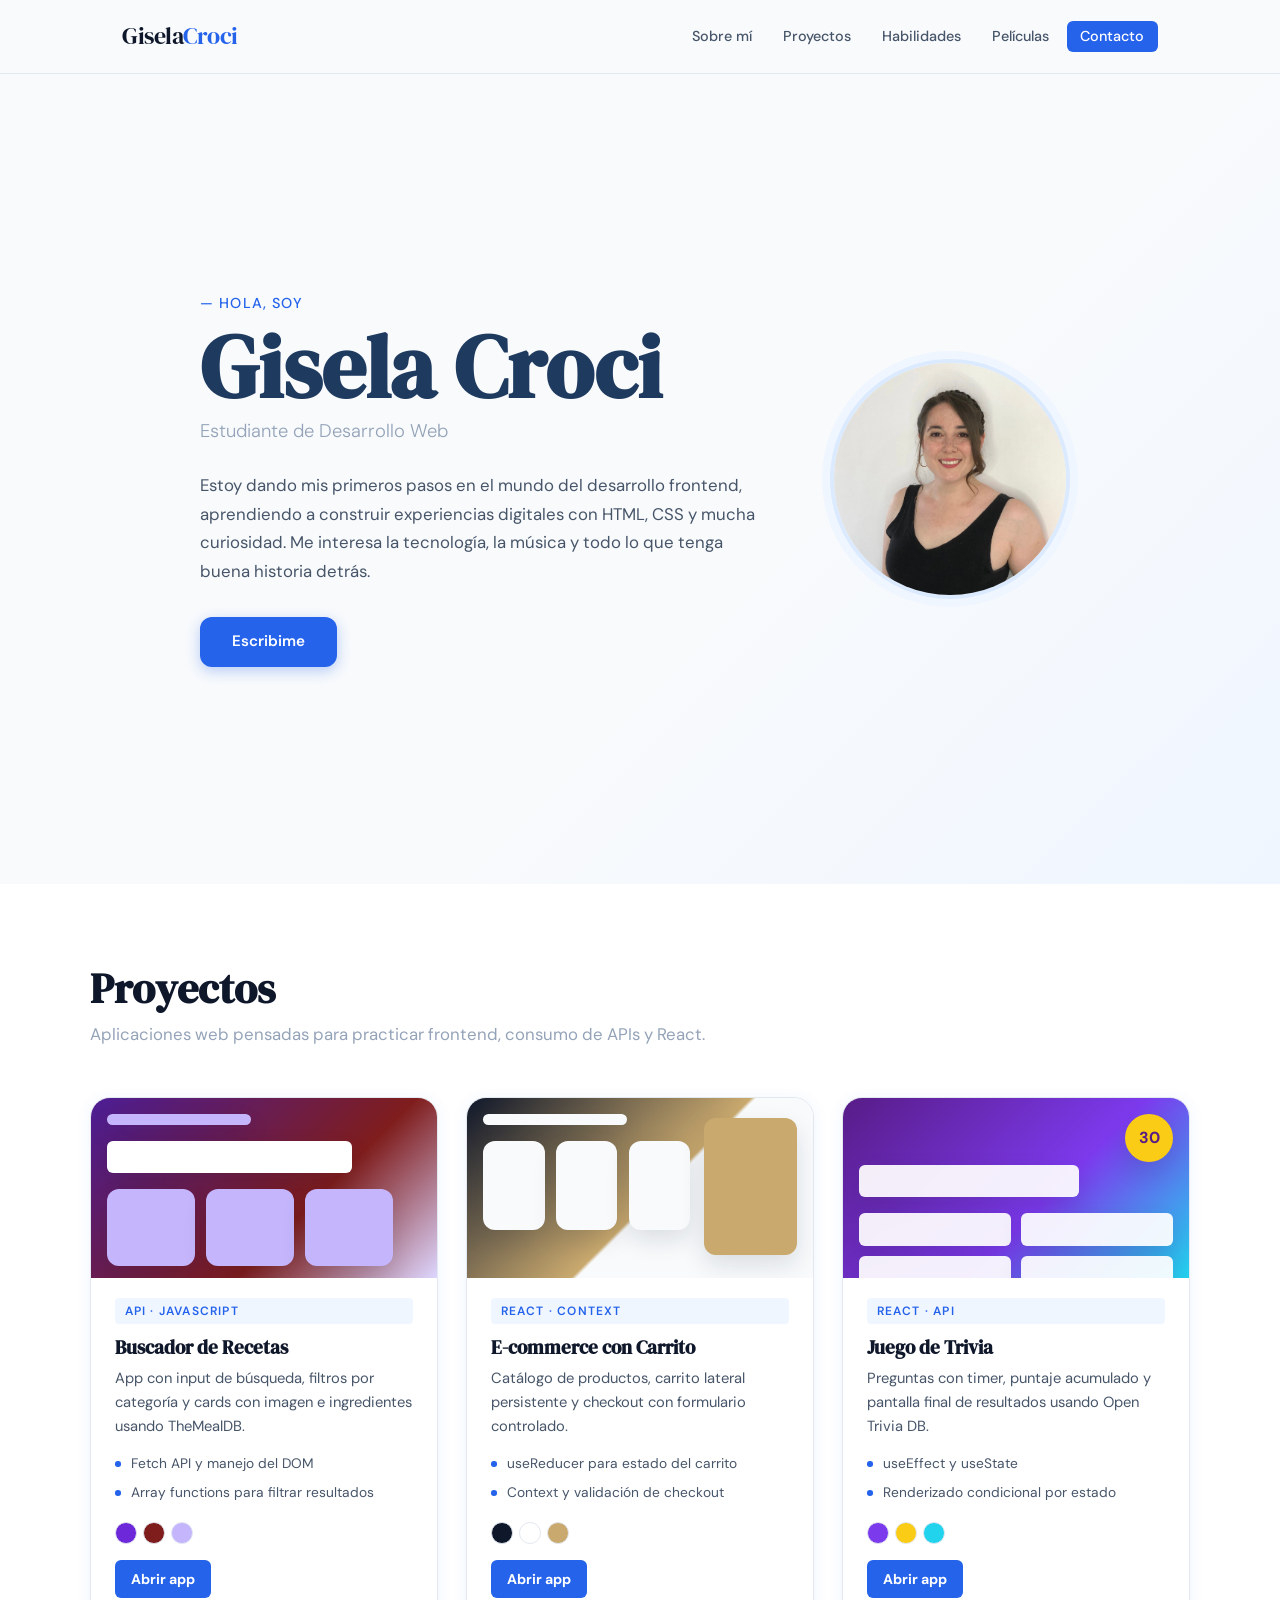
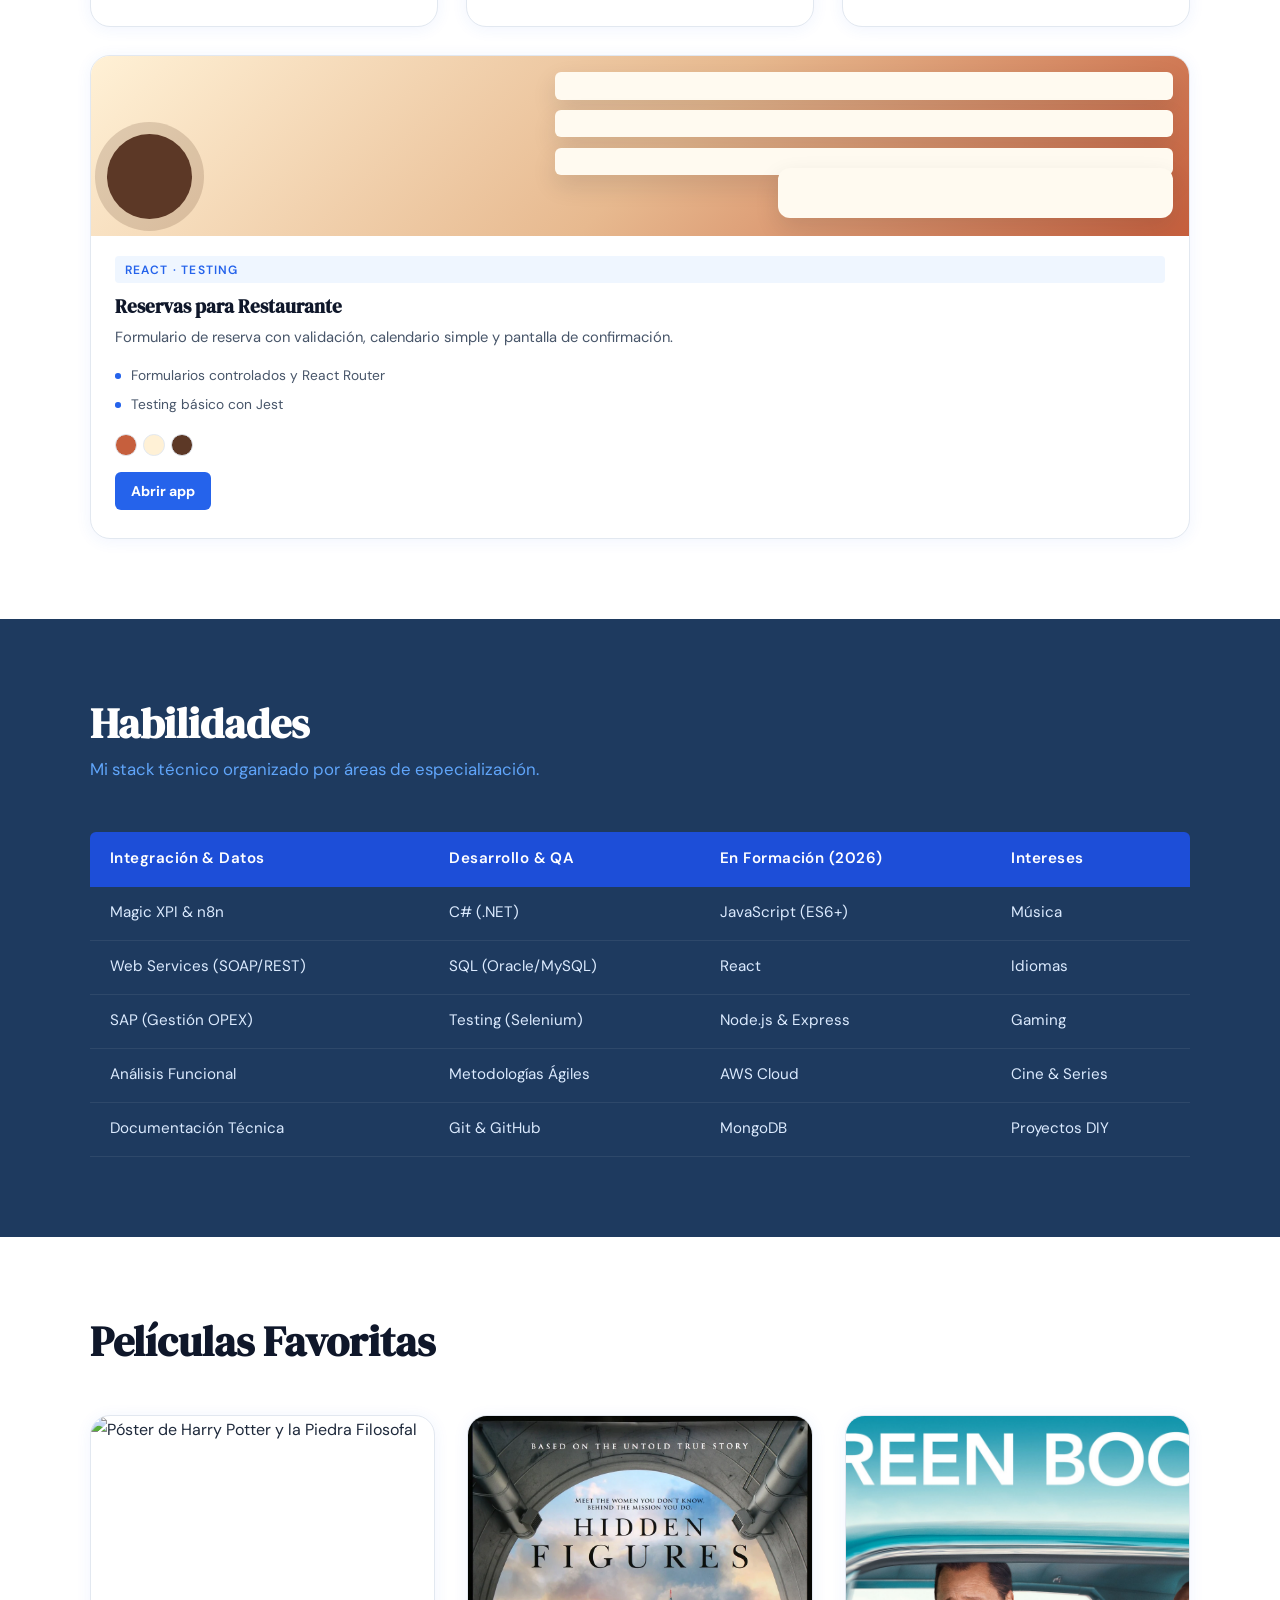
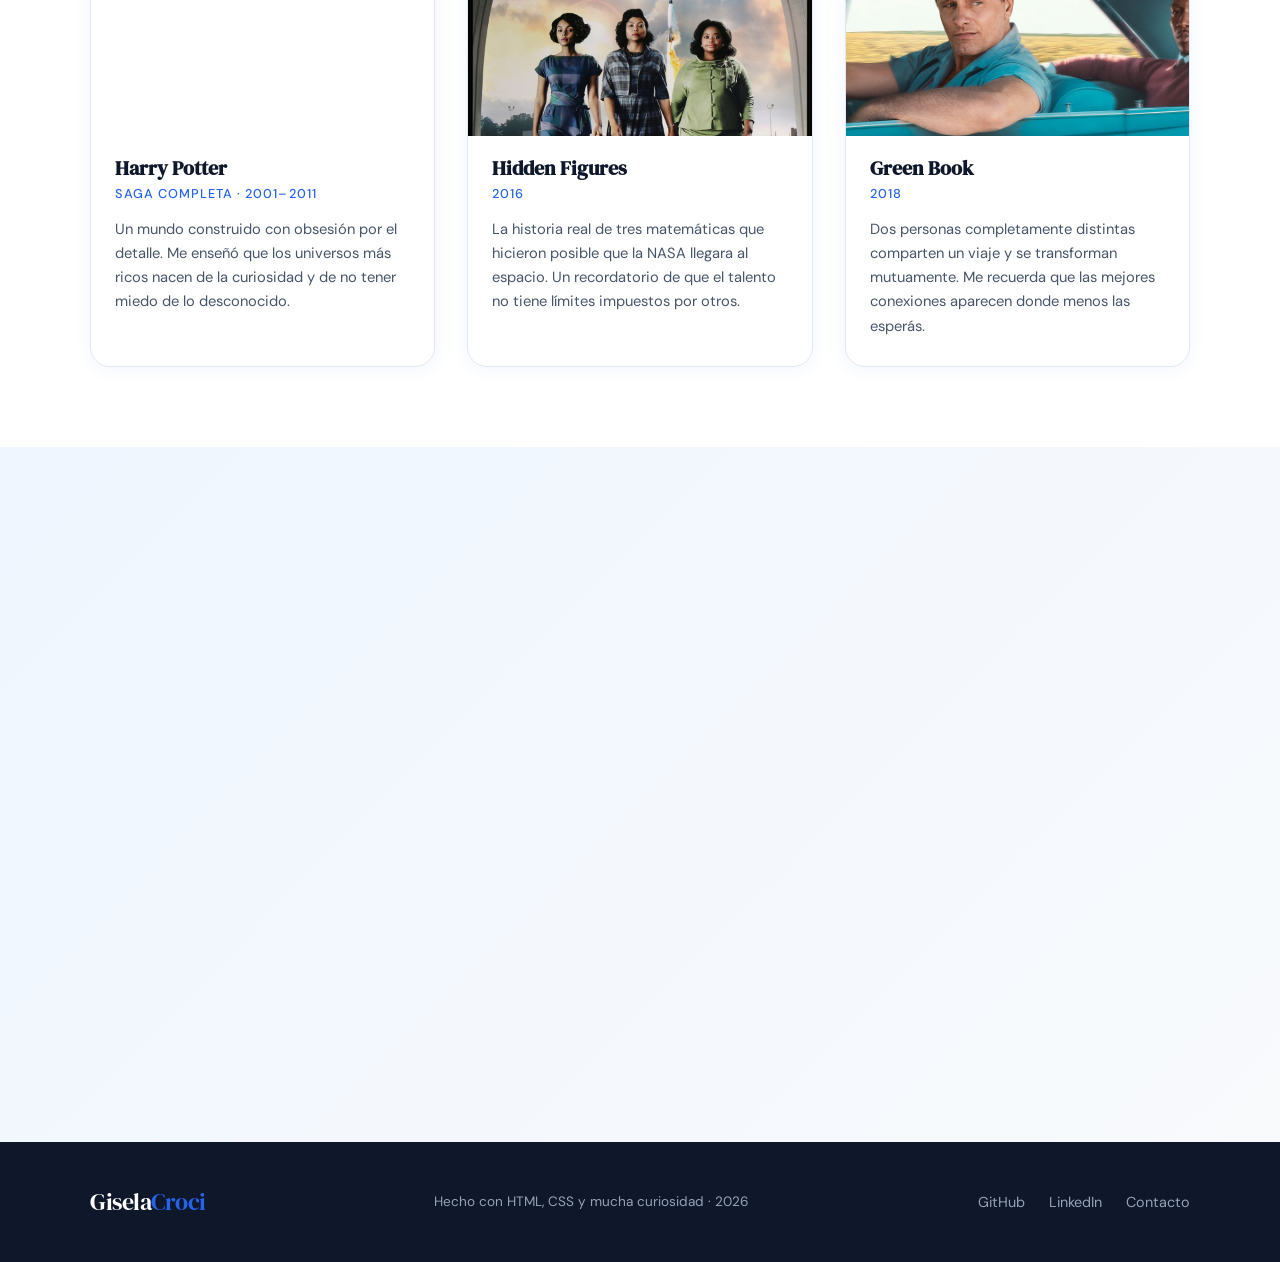
==== commit c1d61aa3: "Agrego portafolio y proyectos" ====
--- a/index.html
+++ b/index.html
@@ -3,6 +3,9 @@
 <head>
   <meta charset="UTF-8" />
   <meta name="viewport" content="width=device-width, initial-scale=1.0" />
+  <meta name="description" content="Gisela Croci — Analista de Integración Jr. y estudiante de Desarrollo de Software. Portfolio con proyectos en HTML, CSS, JavaScript y más." />
+  <meta name="keywords" content="Gisela Croci, desarrolladora web, frontend, portfolio, Buenos Aires" />
+  <meta name="author" content="Gisela Croci" />
   <title>Gisela Croci | Portafolio Personal</title>
 
   <!-- Google Fonts: "DM Sans" -->
@@ -67,61 +70,132 @@
     <section id="tarjetas">
       <div class="seccion-inner">
         <h2 class="seccion-titulo animar">Proyectos</h2>
-        <p class="seccion-subtitulo animar">Lo que estoy construyendo mientras aprendo.</p>
+        <p class="seccion-subtitulo animar">Aplicaciones web pensadas para practicar frontend, consumo de APIs y React.</p>
 
         <div class="tarjetas-grid">
 
           <article class="tarjeta animar">
             <div class="tarjeta-imagen-wrapper">
-              <img
-                src="https://images.unsplash.com/photo-1461749280684-dccba630e2f6?w=400&q=80"
-                alt="Pantalla de código en un monitor"
-                class="tarjeta-imagen"
-              />
+              <div class="proyecto-preview proyecto-recetas" aria-hidden="true">
+                <div class="preview-barra"></div>
+                <div class="preview-buscador"></div>
+                <div class="preview-grid">
+                  <span></span>
+                  <span></span>
+                  <span></span>
+                </div>
+              </div>
             </div>
             <div class="tarjeta-cuerpo">
-              <span class="tarjeta-tag">HTML · CSS</span>
-              <h3 class="tarjeta-titulo">Portafolio Personal</h3>
+              <span class="tarjeta-tag">API · JavaScript</span>
+              <h3 class="tarjeta-titulo">Buscador de Recetas</h3>
               <p class="tarjeta-texto">
-                Mi primer proyecto web: este mismo sitio. Construido con HTML semántico,
-                CSS.
-              </p>
+                App con input de búsqueda, filtros por categoría y cards con imagen e ingredientes usando TheMealDB.
+              </p>
+              <ul class="proyecto-lista">
+                <li>Fetch API y manejo del DOM</li>
+                <li>Array functions para filtrar resultados</li>
+              </ul>
+              <div class="proyecto-paleta" aria-label="Paleta violeta, borravino y lila">
+                <span style="--swatch: #6d28d9"></span>
+                <span style="--swatch: #7f1d1d"></span>
+                <span style="--swatch: #c4b5fd"></span>
+              </div>
+              <a class="btn-proyecto" href="proyectos/recetas/index.html">Abrir app</a>
             </div>
           </article>
 
           <article class="tarjeta animar">
             <div class="tarjeta-imagen-wrapper">
-              <img
-                src="https://images.unsplash.com/photo-1498050108023-c5249f4df085?w=400&q=80"
-                alt="Laptop con código abierto sobre un escritorio"
-                class="tarjeta-imagen"
-              />
+              <div class="proyecto-preview proyecto-ecommerce" aria-hidden="true">
+                <div class="preview-barra"></div>
+                <div class="preview-productos">
+                  <span></span>
+                  <span></span>
+                  <span></span>
+                </div>
+                <div class="preview-carrito"></div>
+              </div>
             </div>
             <div class="tarjeta-cuerpo">
-              <span class="tarjeta-tag">En progreso</span>
-              <h3 class="tarjeta-titulo">Próximo Proyecto</h3>
+              <span class="tarjeta-tag">React · Context</span>
+              <h3 class="tarjeta-titulo">E-commerce con Carrito</h3>
               <p class="tarjeta-texto">
-                Actualmente explorando JavaScript para agregar interactividad.
-                Pronto habrá algo concreto acá.
-              </p>
+                Catálogo de productos, carrito lateral persistente y checkout con formulario controlado.
+              </p>
+              <ul class="proyecto-lista">
+                <li>useReducer para estado del carrito</li>
+                <li>Context y validación de checkout</li>
+              </ul>
+              <div class="proyecto-paleta" aria-label="Paleta azul marino, blanco y gris">
+                <span style="--swatch: #0f172a"></span>
+                <span style="--swatch: #ffffff"></span>
+                <span style="--swatch: #c9a96e"></span>
+              </div>
+              <a class="btn-proyecto" href="proyectos/ecommerce/index.html">Abrir app</a>
             </div>
           </article>
 
           <article class="tarjeta animar">
             <div class="tarjeta-imagen-wrapper">
-              <img
-                src="https://images.unsplash.com/photo-1555066931-4365d14bab8c?w=400&q=80"
-                alt="Líneas de código coloridas en pantalla oscura"
-                class="tarjeta-imagen"
-              />
+              <div class="proyecto-preview proyecto-trivia" aria-hidden="true">
+                <div class="preview-timer">30</div>
+                <div class="preview-pregunta"></div>
+                <div class="preview-opciones">
+                  <span></span>
+                  <span></span>
+                  <span></span>
+                  <span></span>
+                </div>
+              </div>
             </div>
             <div class="tarjeta-cuerpo">
-              <span class="tarjeta-tag">Aprendizaje</span>
-              <h3 class="tarjeta-titulo">Ejercicios</h3>
+              <span class="tarjeta-tag">React · API</span>
+              <h3 class="tarjeta-titulo">Juego de Trivia</h3>
               <p class="tarjeta-texto">
-                Colección de experimentos.
-                El caos controlado también es un proyecto.
-              </p>
+                Preguntas con timer, puntaje acumulado y pantalla final de resultados usando Open Trivia DB.
+              </p>
+              <ul class="proyecto-lista">
+                <li>useEffect y useState</li>
+                <li>Renderizado condicional por estado</li>
+              </ul>
+              <div class="proyecto-paleta" aria-label="Paleta púrpura, amarillo y cyan">
+                <span style="--swatch: #7c3aed"></span>
+                <span style="--swatch: #facc15"></span>
+                <span style="--swatch: #22d3ee"></span>
+              </div>
+              <a class="btn-proyecto" href="proyectos/trivia/index.html">Abrir app</a>
+            </div>
+          </article>
+
+          <article class="tarjeta animar">
+            <div class="tarjeta-imagen-wrapper">
+              <div class="proyecto-preview proyecto-reservas" aria-hidden="true">
+                <div class="preview-mesa"></div>
+                <div class="preview-form">
+                  <span></span>
+                  <span></span>
+                  <span></span>
+                </div>
+                <div class="preview-calendario"></div>
+              </div>
+            </div>
+            <div class="tarjeta-cuerpo">
+              <span class="tarjeta-tag">React · Testing</span>
+              <h3 class="tarjeta-titulo">Reservas para Restaurante</h3>
+              <p class="tarjeta-texto">
+                Formulario de reserva con validación, calendario simple y pantalla de confirmación.
+              </p>
+              <ul class="proyecto-lista">
+                <li>Formularios controlados y React Router</li>
+                <li>Testing básico con Jest</li>
+              </ul>
+              <div class="proyecto-paleta" aria-label="Paleta terracota, crema y marrón">
+                <span style="--swatch: #c65f3d"></span>
+                <span style="--swatch: #fff1d6"></span>
+                <span style="--swatch: #5c3826"></span>
+              </div>
+              <a class="btn-proyecto" href="proyectos/reservas/index.html">Abrir app</a>
             </div>
           </article>
 
@@ -289,17 +363,17 @@
   <!-- FOOTER -->
   <footer>
     <div class="footer-inner">
-      <span class="logo footer-logo">Nova<span class="logo-accent">Byte</span></span>
+      <span class="logo footer-logo">Gisela<span class="logo-accent">Croci</span></span>
       <p class="footer-texto">Hecho con HTML, CSS y mucha curiosidad · 2026</p>
       <div class="footer-links">
-        <a href="https://github.com" target="_blank" rel="noopener">GitHub</a>
-        <a href="https://linkedin.com" target="_blank" rel="noopener">LinkedIn</a>
+        <a href="https://github.com/giselac89" target="_blank" rel="noopener">GitHub</a>
+        <a href="https://www.linkedin.com/in/giselacroci/" target="_blank" rel="noopener">LinkedIn</a>
         <a href="#contacto">Contacto</a>
       </div>
     </div>
   </footer>
 
-  <div id="popup-enviado">
+  <div id="popup-enviado" role="alert" aria-live="polite">
     ✅ ¡Mensaje enviado! Me pondré en contacto pronto.
   </div>
 
--- a/styles.css
+++ b/styles.css
@@ -274,6 +274,8 @@
 
 .tarjeta {
   flex: 1 1 280px;
+  display: flex;
+  flex-direction: column;
   background: var(--color-surface);
   border: 1px solid var(--color-border);
   border-radius: var(--radius-lg);
@@ -305,6 +307,9 @@
 }
 
 .tarjeta-cuerpo {
+  flex: 1;
+  display: flex;
+  flex-direction: column;
   padding: 1.25rem 1.5rem 1.75rem;
 }
 
@@ -330,6 +335,252 @@
   font-size: 0.92rem;
   color: var(--color-slate-600);
   line-height: 1.6;
+}
+
+.proyecto-preview {
+  position: relative;
+  width: 100%;
+  height: 100%;
+  padding: 1rem;
+  transition: transform 0.4s ease;
+}
+
+.tarjeta:hover .proyecto-preview {
+  transform: scale(1.04);
+}
+
+.preview-barra,
+.preview-buscador,
+.preview-grid span,
+.preview-productos span,
+.preview-carrito,
+.preview-timer,
+.preview-pregunta,
+.preview-opciones span,
+.preview-form span,
+.preview-calendario {
+  box-shadow: 0 10px 25px rgba(15, 23, 42, 0.12);
+}
+
+.preview-barra {
+  width: 46%;
+  height: 0.7rem;
+  border-radius: 99px;
+  margin-bottom: 1rem;
+}
+
+.preview-buscador {
+  width: 78%;
+  height: 2rem;
+  border-radius: var(--radius-sm);
+  margin-bottom: 1rem;
+}
+
+.preview-grid,
+.preview-productos {
+  display: flex;
+  gap: 0.7rem;
+}
+
+.preview-grid span {
+  width: 28%;
+  height: 4.8rem;
+  border-radius: var(--radius-md);
+}
+
+.preview-productos {
+  width: 66%;
+  align-items: flex-end;
+}
+
+.preview-productos span {
+  flex: 1;
+  height: 5.6rem;
+  border-radius: var(--radius-md);
+}
+
+.preview-carrito {
+  position: absolute;
+  top: 1.25rem;
+  right: 1rem;
+  width: 27%;
+  height: 8.6rem;
+  border-radius: var(--radius-md);
+}
+
+.preview-timer {
+  width: 3rem;
+  height: 3rem;
+  border-radius: 50%;
+  display: grid;
+  place-items: center;
+  font-weight: 700;
+  margin-left: auto;
+}
+
+.preview-pregunta {
+  width: 70%;
+  height: 2rem;
+  border-radius: var(--radius-sm);
+  margin: 0.2rem 0 1rem;
+}
+
+.preview-opciones {
+  display: grid;
+  grid-template-columns: repeat(2, minmax(0, 1fr));
+  gap: 0.6rem;
+}
+
+.preview-opciones span {
+  height: 2.1rem;
+  border-radius: var(--radius-sm);
+}
+
+.preview-mesa {
+  position: absolute;
+  width: 5.3rem;
+  height: 5.3rem;
+  border-radius: 50%;
+  left: 1rem;
+  bottom: 1.1rem;
+}
+
+.preview-form {
+  display: grid;
+  gap: 0.65rem;
+  width: 58%;
+  margin-left: auto;
+}
+
+.preview-form span {
+  height: 1.7rem;
+  border-radius: var(--radius-sm);
+}
+
+.preview-calendario {
+  position: absolute;
+  right: 1rem;
+  bottom: 1.15rem;
+  width: 36%;
+  height: 3.1rem;
+  border-radius: var(--radius-md);
+}
+
+.proyecto-recetas {
+  background: linear-gradient(135deg, #4c1d95, #7f1d1d 62%, #ddd6fe);
+}
+
+.proyecto-recetas .preview-barra,
+.proyecto-recetas .preview-grid span {
+  background: #c4b5fd;
+}
+
+.proyecto-recetas .preview-buscador {
+  background: #fff;
+}
+
+.proyecto-ecommerce {
+  background: linear-gradient(135deg, #0f172a 0%, #c9a96e 54%, #f8fafc 55%);
+}
+
+.proyecto-ecommerce .preview-barra,
+.proyecto-ecommerce .preview-productos span {
+  background: #f8fafc;
+}
+
+.proyecto-ecommerce .preview-carrito {
+  background: #c9a96e;
+}
+
+.proyecto-trivia {
+  background: linear-gradient(135deg, #581c87, #7c3aed 58%, #22d3ee);
+}
+
+.proyecto-trivia .preview-timer {
+  background: #facc15;
+  color: #581c87;
+}
+
+.proyecto-trivia .preview-pregunta,
+.proyecto-trivia .preview-opciones span {
+  background: rgba(255, 255, 255, 0.92);
+}
+
+.proyecto-reservas {
+  background: linear-gradient(135deg, #fff1d6, #e7b98f 52%, #c65f3d);
+}
+
+.proyecto-reservas .preview-mesa {
+  background: #5c3826;
+  box-shadow: 0 0 0 12px rgba(92, 56, 38, 0.18);
+}
+
+.proyecto-reservas .preview-form span,
+.proyecto-reservas .preview-calendario {
+  background: #fffaf0;
+}
+
+.proyecto-lista {
+  display: grid;
+  gap: 0.35rem;
+  margin: 0.9rem 0 1.1rem;
+  color: var(--color-slate-600);
+  font-size: 0.86rem;
+  list-style: none;
+}
+
+.proyecto-lista li {
+  position: relative;
+  padding-left: 1rem;
+}
+
+.proyecto-lista li::before {
+  content: "";
+  position: absolute;
+  top: 0.65em;
+  left: 0;
+  width: 0.35rem;
+  height: 0.35rem;
+  border-radius: 50%;
+  background: var(--color-blue-600);
+}
+
+.proyecto-paleta {
+  display: flex;
+  gap: 0.4rem;
+  margin-top: auto;
+  margin-bottom: 1rem;
+}
+
+.proyecto-paleta span {
+  width: 1.35rem;
+  height: 1.35rem;
+  border: 1px solid var(--color-border);
+  border-radius: 50%;
+  background: var(--swatch);
+}
+
+.btn-proyecto {
+  display: inline-flex;
+  align-items: center;
+  justify-content: center;
+  width: fit-content;
+  min-height: 2.4rem;
+  padding: 0.55rem 1rem;
+  border-radius: var(--radius-sm);
+  background: var(--color-blue-600);
+  color: #fff;
+  font-size: 0.88rem;
+  font-weight: 700;
+  line-height: 1;
+  transition: background var(--transition), transform var(--transition), box-shadow var(--transition);
+}
+
+.btn-proyecto:hover {
+  background: var(--color-blue-700);
+  color: #fff;
+  transform: translateY(-2px);
+  box-shadow: 0 8px 18px rgba(37, 99, 235, 0.22);
 }
 
 /* ============================================================
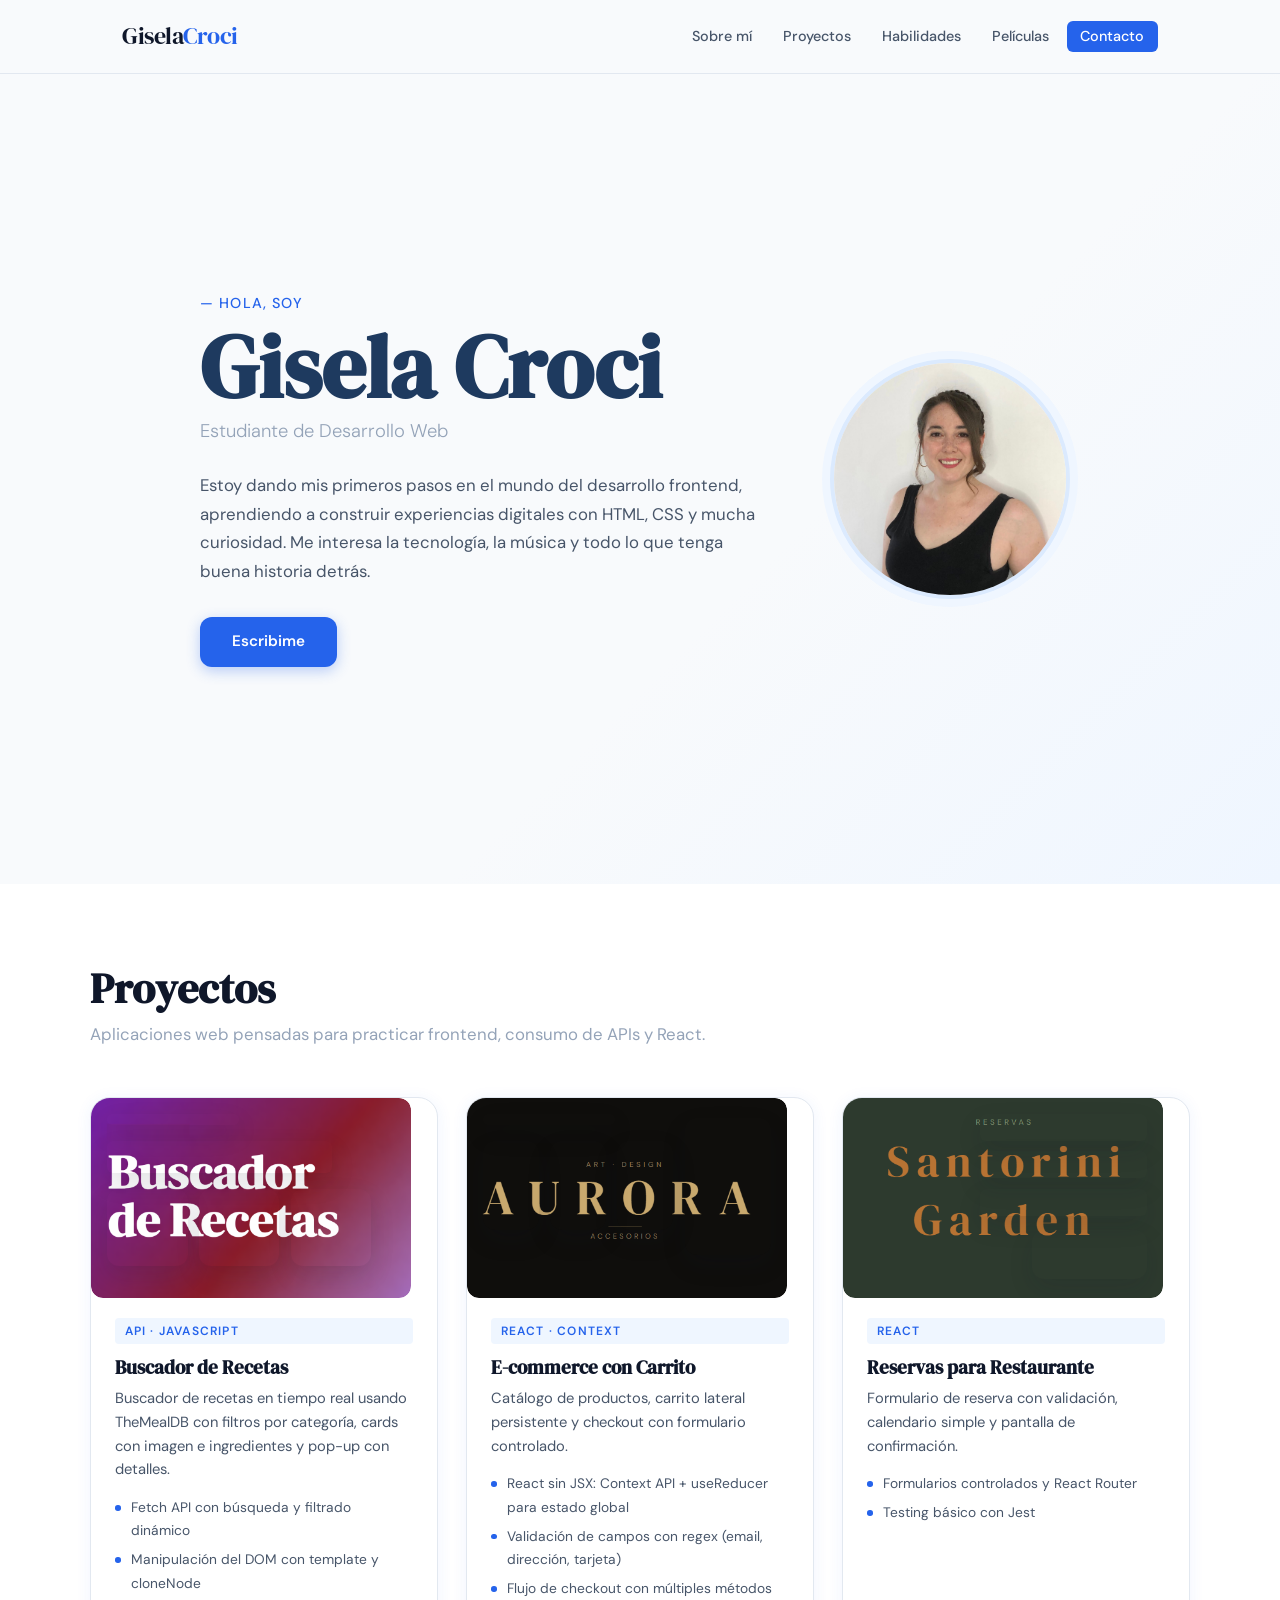
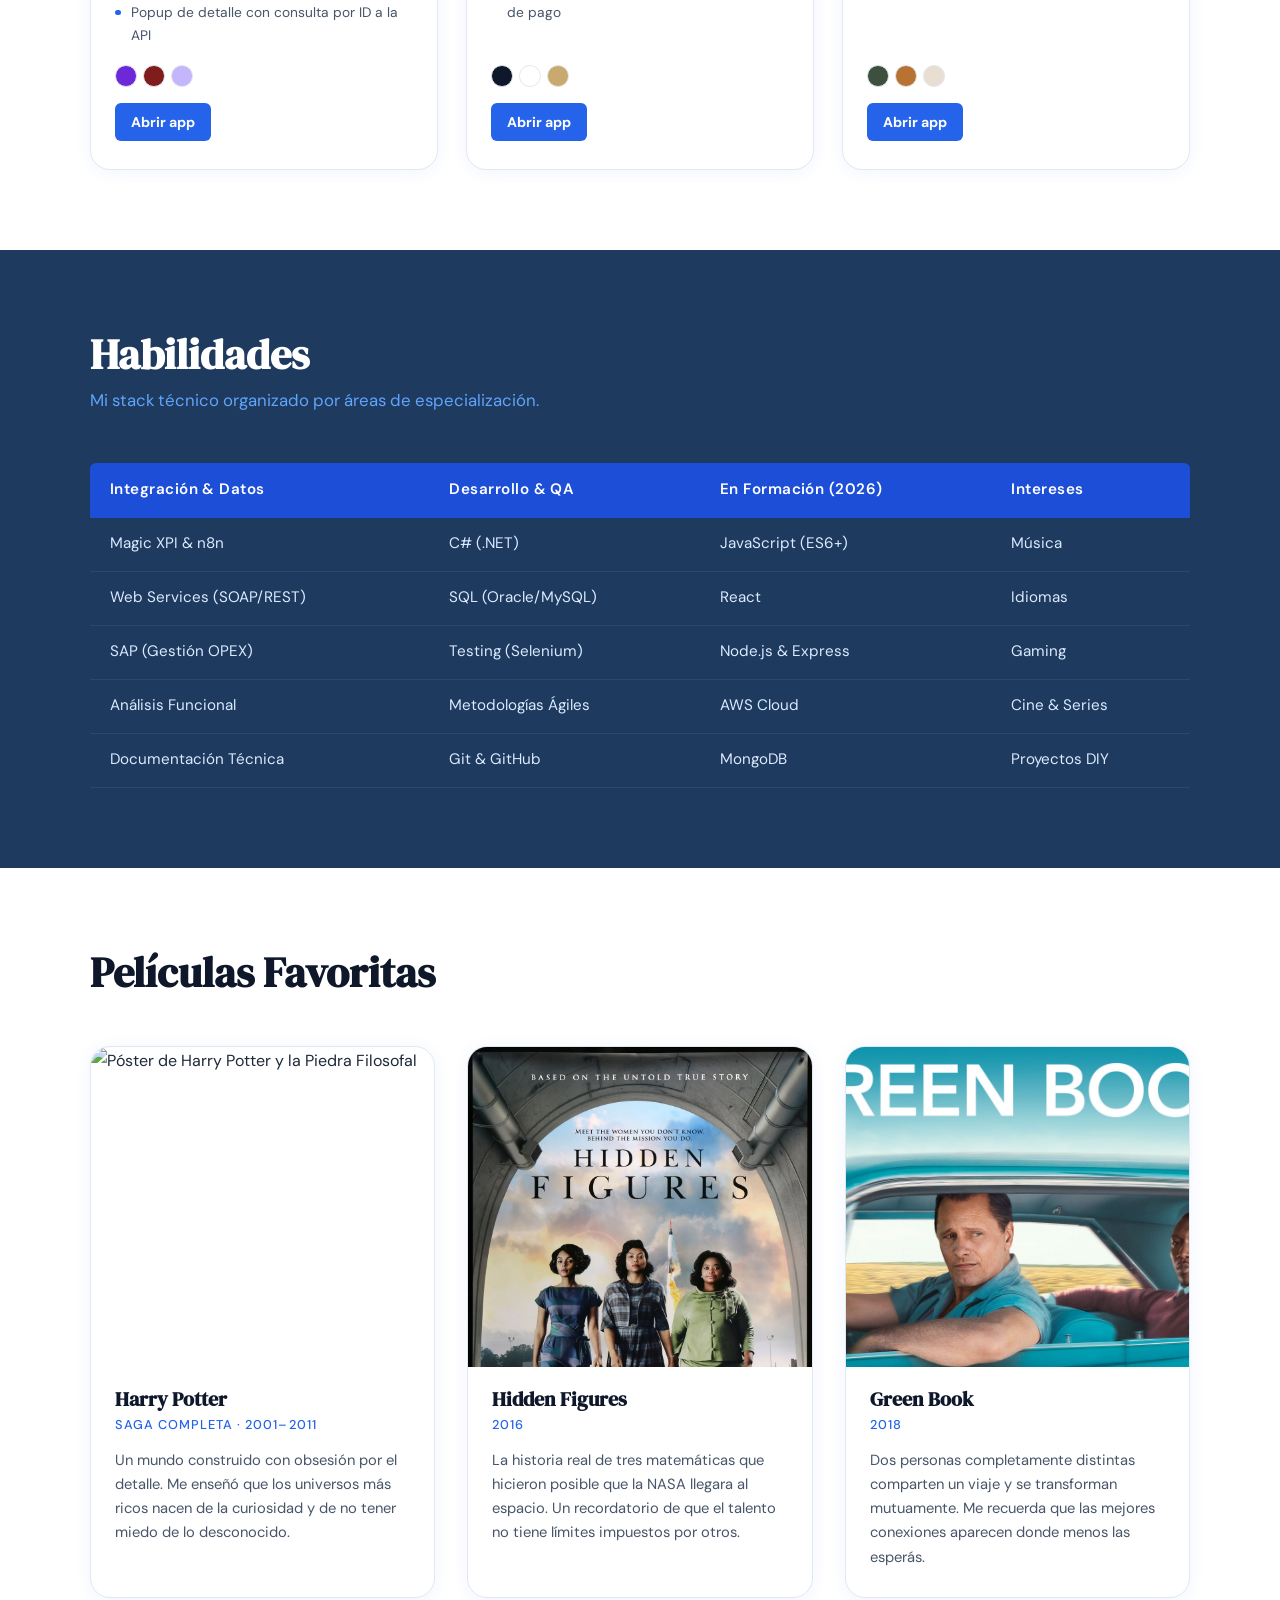
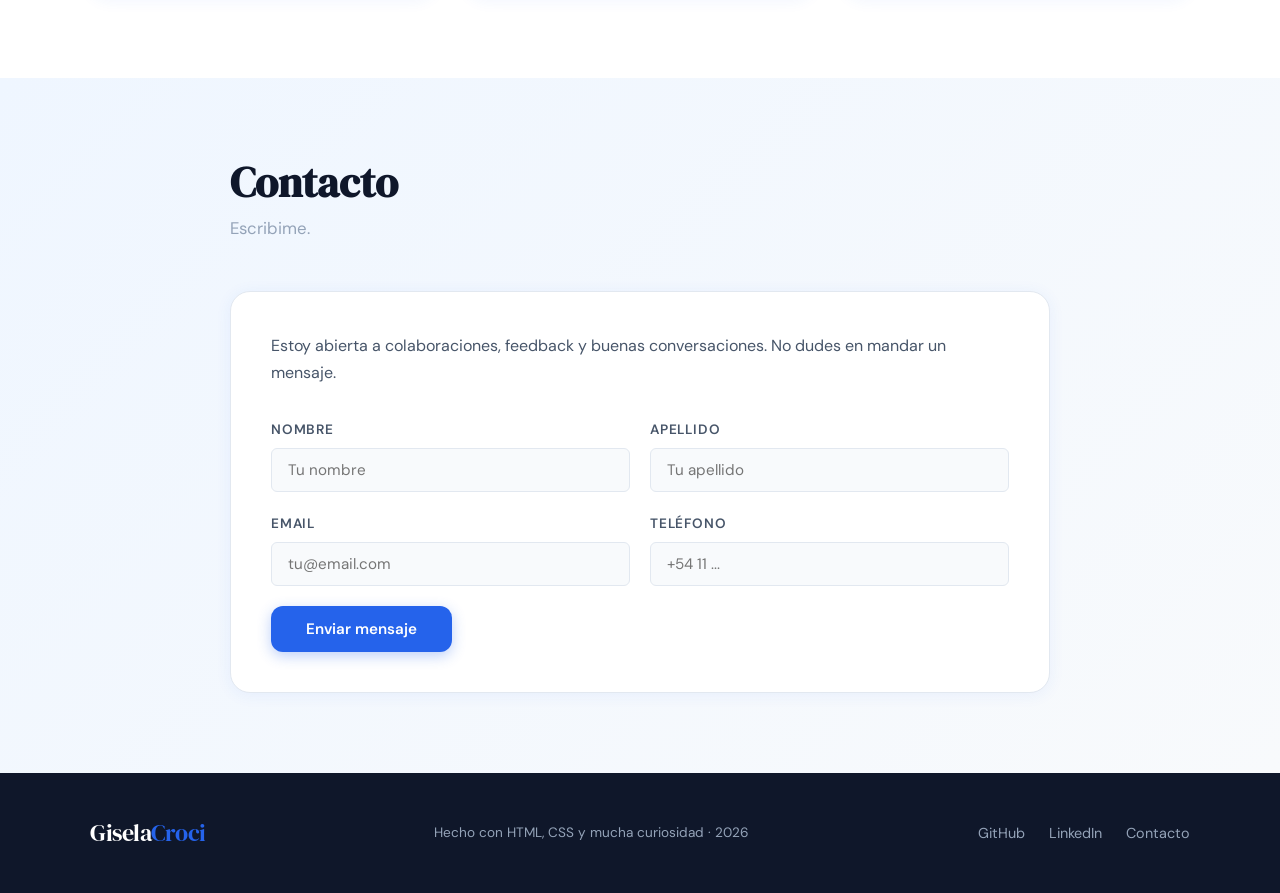
==== commit cea054e0: "mejora para mostrar minuaturas en index, mejorar app reservas" ====
--- a/index.html
+++ b/index.html
@@ -90,11 +90,12 @@
               <span class="tarjeta-tag">API · JavaScript</span>
               <h3 class="tarjeta-titulo">Buscador de Recetas</h3>
               <p class="tarjeta-texto">
-                App con input de búsqueda, filtros por categoría y cards con imagen e ingredientes usando TheMealDB.
+                Buscador de recetas en tiempo real usando TheMealDB con filtros por categoría, cards con imagen e ingredientes y pop-up con detalles.
               </p>
               <ul class="proyecto-lista">
-                <li>Fetch API y manejo del DOM</li>
-                <li>Array functions para filtrar resultados</li>
+                <li>Fetch API con búsqueda y filtrado dinámico</li>
+                <li>Manipulación del DOM con template y cloneNode</li>
+                <li>Popup de detalle con consulta por ID a la API</li>
               </ul>
               <div class="proyecto-paleta" aria-label="Paleta violeta, borravino y lila">
                 <span style="--swatch: #6d28d9"></span>
@@ -124,8 +125,9 @@
                 Catálogo de productos, carrito lateral persistente y checkout con formulario controlado.
               </p>
               <ul class="proyecto-lista">
-                <li>useReducer para estado del carrito</li>
-                <li>Context y validación de checkout</li>
+                <li>React sin JSX: Context API + useReducer para estado global</li>
+                <li>Validación de campos con regex (email, dirección, tarjeta)</li>
+                <li>Flujo de checkout con múltiples métodos de pago</li>
               </ul>
               <div class="proyecto-paleta" aria-label="Paleta azul marino, blanco y gris">
                 <span style="--swatch: #0f172a"></span>
@@ -138,38 +140,6 @@
 
           <article class="tarjeta animar">
             <div class="tarjeta-imagen-wrapper">
-              <div class="proyecto-preview proyecto-trivia" aria-hidden="true">
-                <div class="preview-timer">30</div>
-                <div class="preview-pregunta"></div>
-                <div class="preview-opciones">
-                  <span></span>
-                  <span></span>
-                  <span></span>
-                  <span></span>
-                </div>
-              </div>
-            </div>
-            <div class="tarjeta-cuerpo">
-              <span class="tarjeta-tag">React · API</span>
-              <h3 class="tarjeta-titulo">Juego de Trivia</h3>
-              <p class="tarjeta-texto">
-                Preguntas con timer, puntaje acumulado y pantalla final de resultados usando Open Trivia DB.
-              </p>
-              <ul class="proyecto-lista">
-                <li>useEffect y useState</li>
-                <li>Renderizado condicional por estado</li>
-              </ul>
-              <div class="proyecto-paleta" aria-label="Paleta púrpura, amarillo y cyan">
-                <span style="--swatch: #7c3aed"></span>
-                <span style="--swatch: #facc15"></span>
-                <span style="--swatch: #22d3ee"></span>
-              </div>
-              <a class="btn-proyecto" href="proyectos/trivia/index.html">Abrir app</a>
-            </div>
-          </article>
-
-          <article class="tarjeta animar">
-            <div class="tarjeta-imagen-wrapper">
               <div class="proyecto-preview proyecto-reservas" aria-hidden="true">
                 <div class="preview-mesa"></div>
                 <div class="preview-form">
@@ -181,7 +151,7 @@
               </div>
             </div>
             <div class="tarjeta-cuerpo">
-              <span class="tarjeta-tag">React · Testing</span>
+              <span class="tarjeta-tag">React</span>
               <h3 class="tarjeta-titulo">Reservas para Restaurante</h3>
               <p class="tarjeta-texto">
                 Formulario de reserva con validación, calendario simple y pantalla de confirmación.
@@ -191,9 +161,9 @@
                 <li>Testing básico con Jest</li>
               </ul>
               <div class="proyecto-paleta" aria-label="Paleta terracota, crema y marrón">
-                <span style="--swatch: #c65f3d"></span>
-                <span style="--swatch: #fff1d6"></span>
-                <span style="--swatch: #5c3826"></span>
+                <span style="--swatch: #3d4f3e"></span>
+                <span style="--swatch: #b87333"></span>
+                <span style="--swatch: #e8dfd2"></span>
               </div>
               <a class="btn-proyecto" href="proyectos/reservas/index.html">Abrir app</a>
             </div>
--- a/styles.css
+++ b/styles.css
@@ -466,59 +466,35 @@
   border-radius: var(--radius-md);
 }
 
+.proyecto-ecommerce {
+  background: url("img/img-minuaturas/Ecommerce.png") center/cover no-repeat;
+  border-radius: 12px;
+}
+
 .proyecto-recetas {
-  background: linear-gradient(135deg, #4c1d95, #7f1d1d 62%, #ddd6fe);
-}
-
-.proyecto-recetas .preview-barra,
-.proyecto-recetas .preview-grid span {
-  background: #c4b5fd;
-}
-
-.proyecto-recetas .preview-buscador {
-  background: #fff;
-}
-
-.proyecto-ecommerce {
-  background: linear-gradient(135deg, #0f172a 0%, #c9a96e 54%, #f8fafc 55%);
-}
-
-.proyecto-ecommerce .preview-barra,
-.proyecto-ecommerce .preview-productos span {
-  background: #f8fafc;
-}
-
-.proyecto-ecommerce .preview-carrito {
-  background: #c9a96e;
-}
-
-.proyecto-trivia {
-  background: linear-gradient(135deg, #581c87, #7c3aed 58%, #22d3ee);
-}
-
-.proyecto-trivia .preview-timer {
-  background: #facc15;
-  color: #581c87;
-}
-
-.proyecto-trivia .preview-pregunta,
-.proyecto-trivia .preview-opciones span {
-  background: rgba(255, 255, 255, 0.92);
+  background: url("img/img-minuaturas/Recetas.png") center/cover no-repeat;
+  border-radius: 12px;
 }
 
 .proyecto-reservas {
-  background: linear-gradient(135deg, #fff1d6, #e7b98f 52%, #c65f3d);
-}
-
-.proyecto-reservas .preview-mesa {
-  background: #5c3826;
-  box-shadow: 0 0 0 12px rgba(92, 56, 38, 0.18);
-}
-
-.proyecto-reservas .preview-form span,
-.proyecto-reservas .preview-calendario {
-  background: #fffaf0;
-}
+  background: url("img/img-minuaturas/Reservas.png") center/cover no-repeat;
+  border-radius: 12px;
+}
+
+.tarjeta-imagen-wrapper {
+  width: 320px;
+  height: 200px;
+  overflow: hidden;
+  border-radius: 12px;
+}
+
+.tarjeta-imagen {
+  width: 100%;
+  height: 100%;
+  object-fit: cover;
+}
+
+
 
 .proyecto-lista {
   display: grid;
